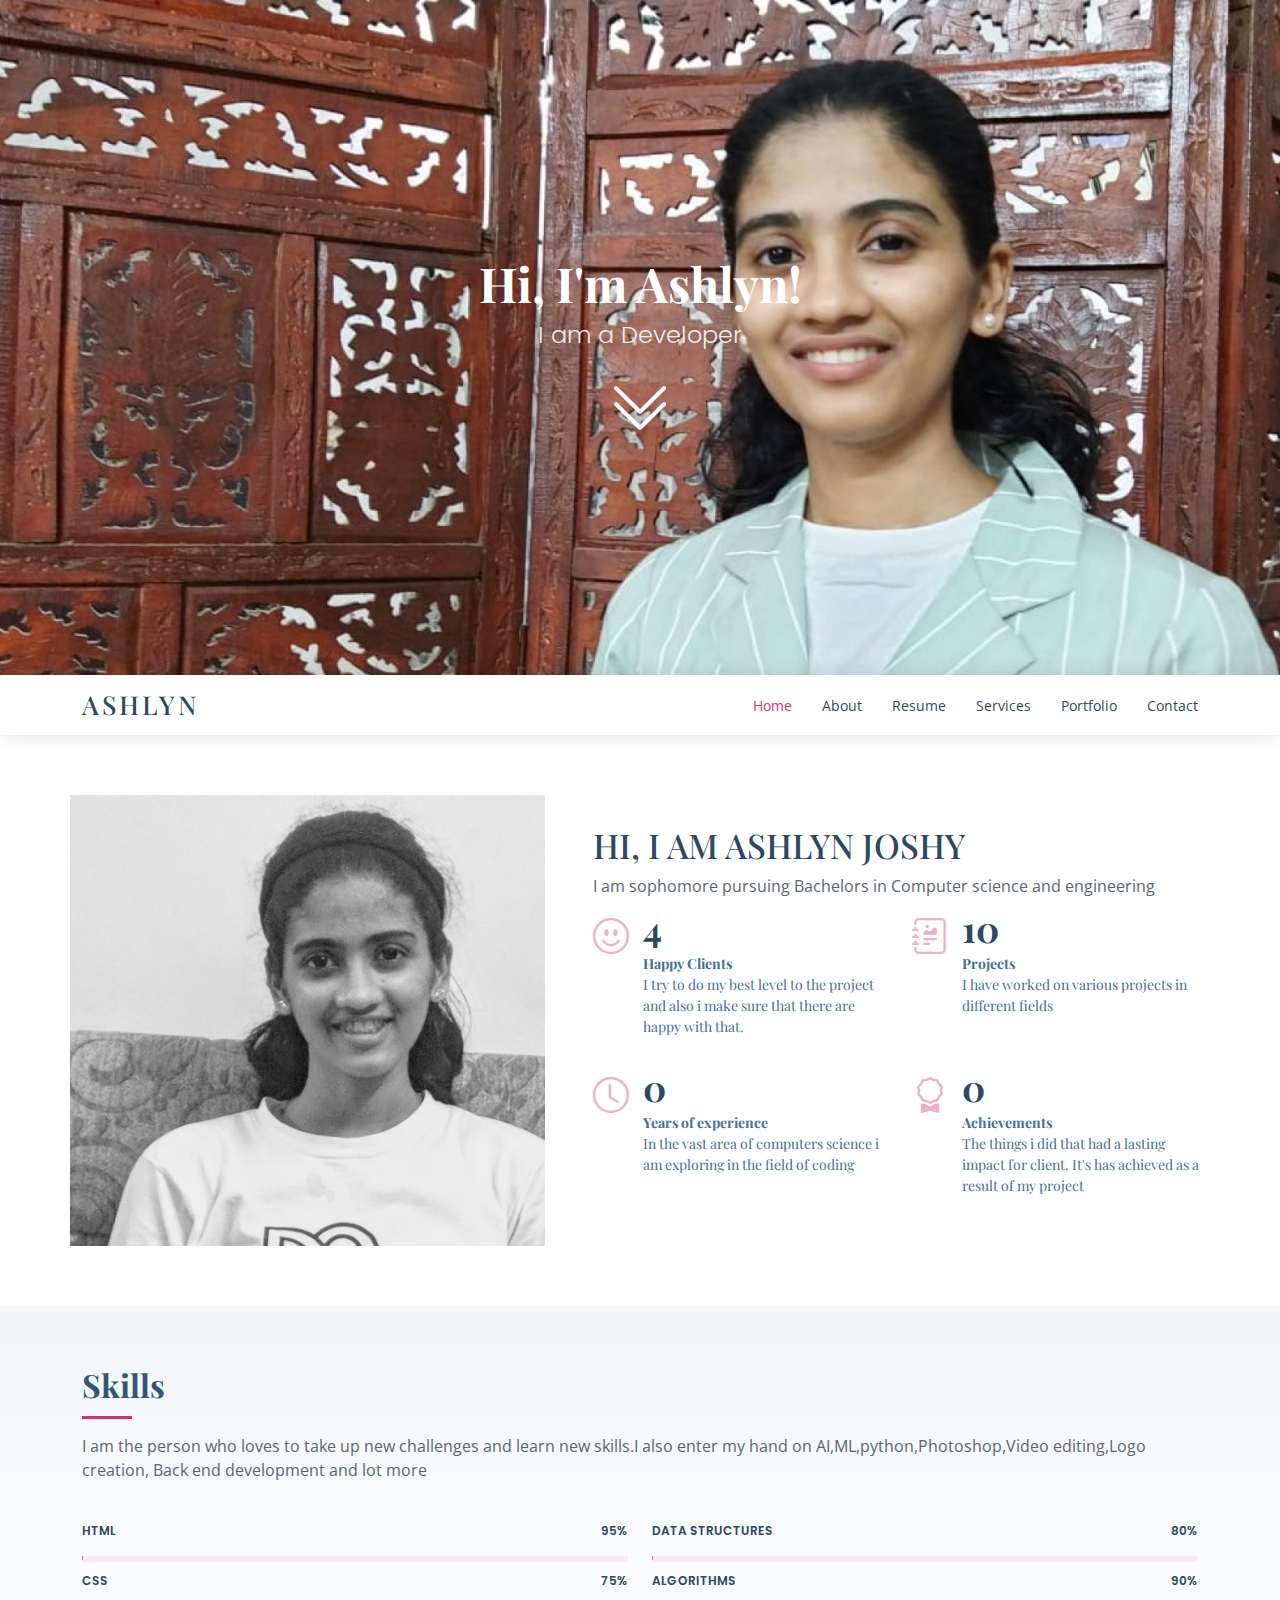
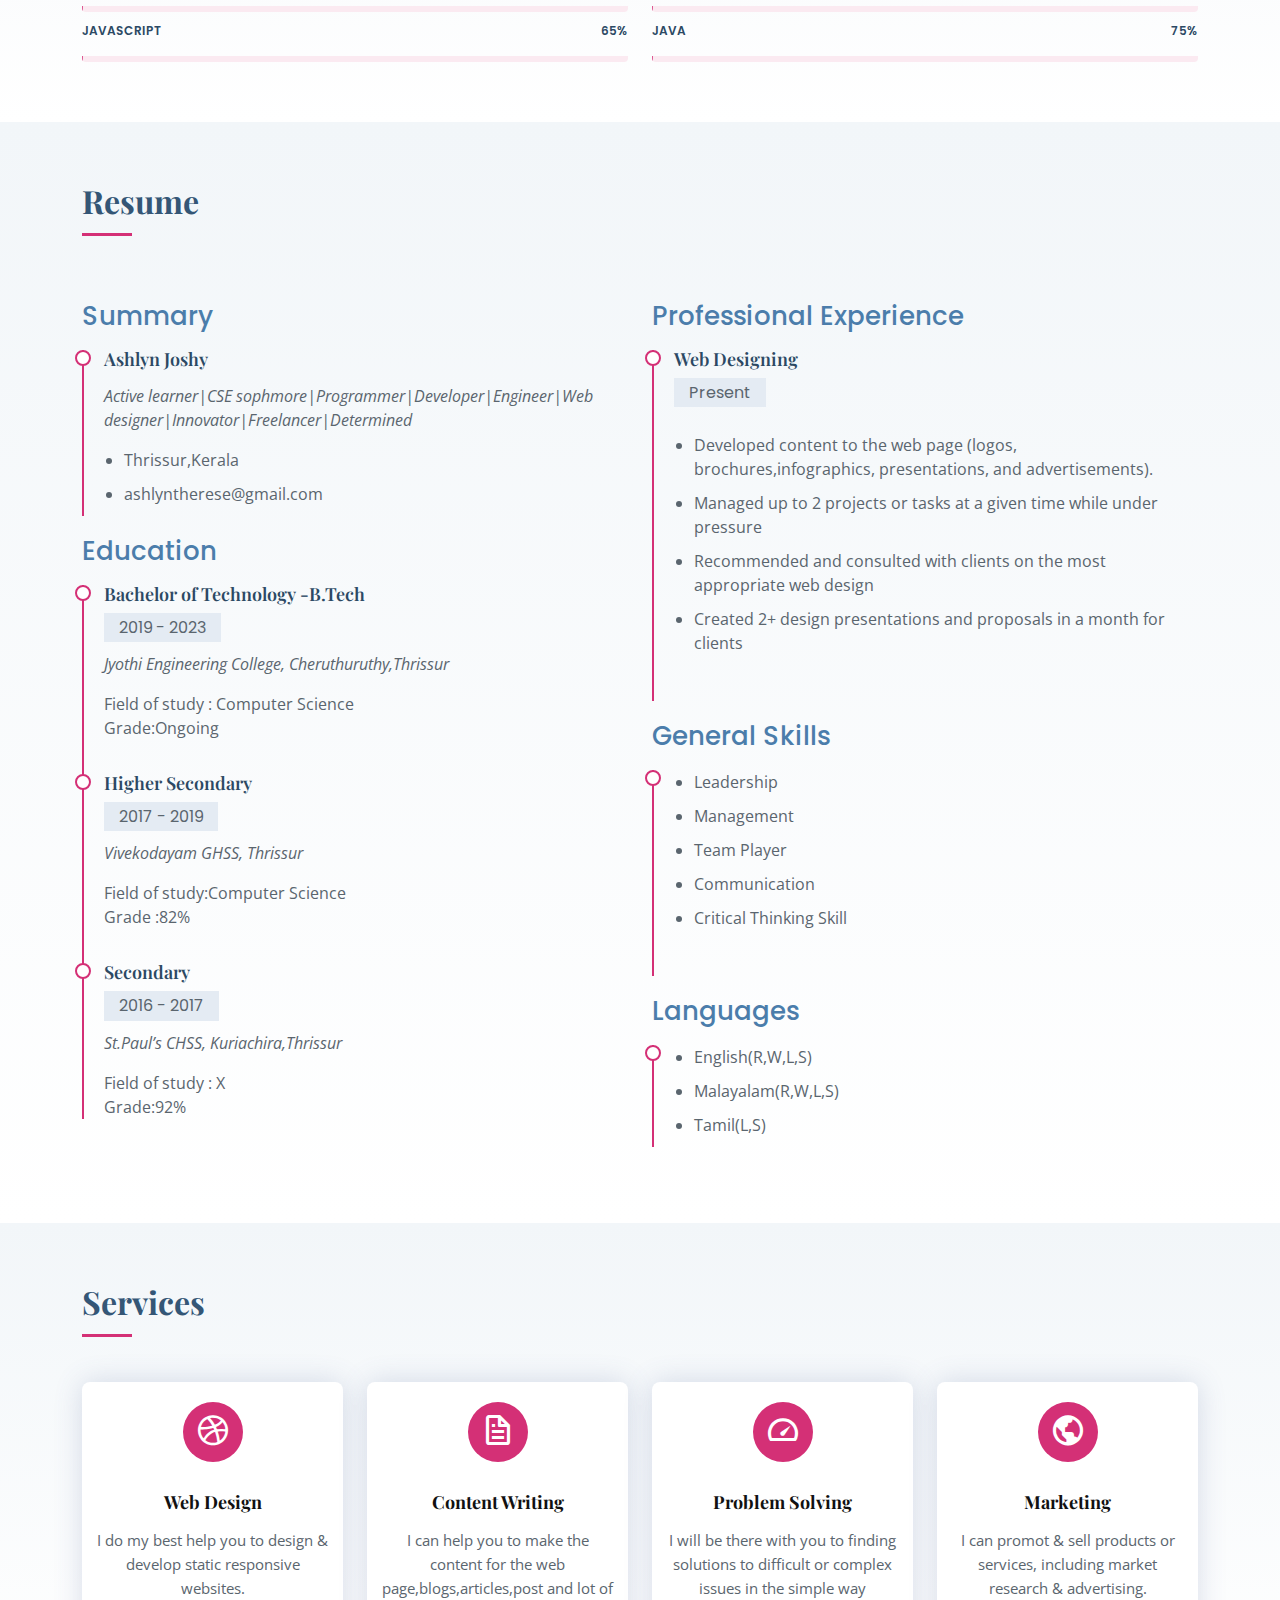
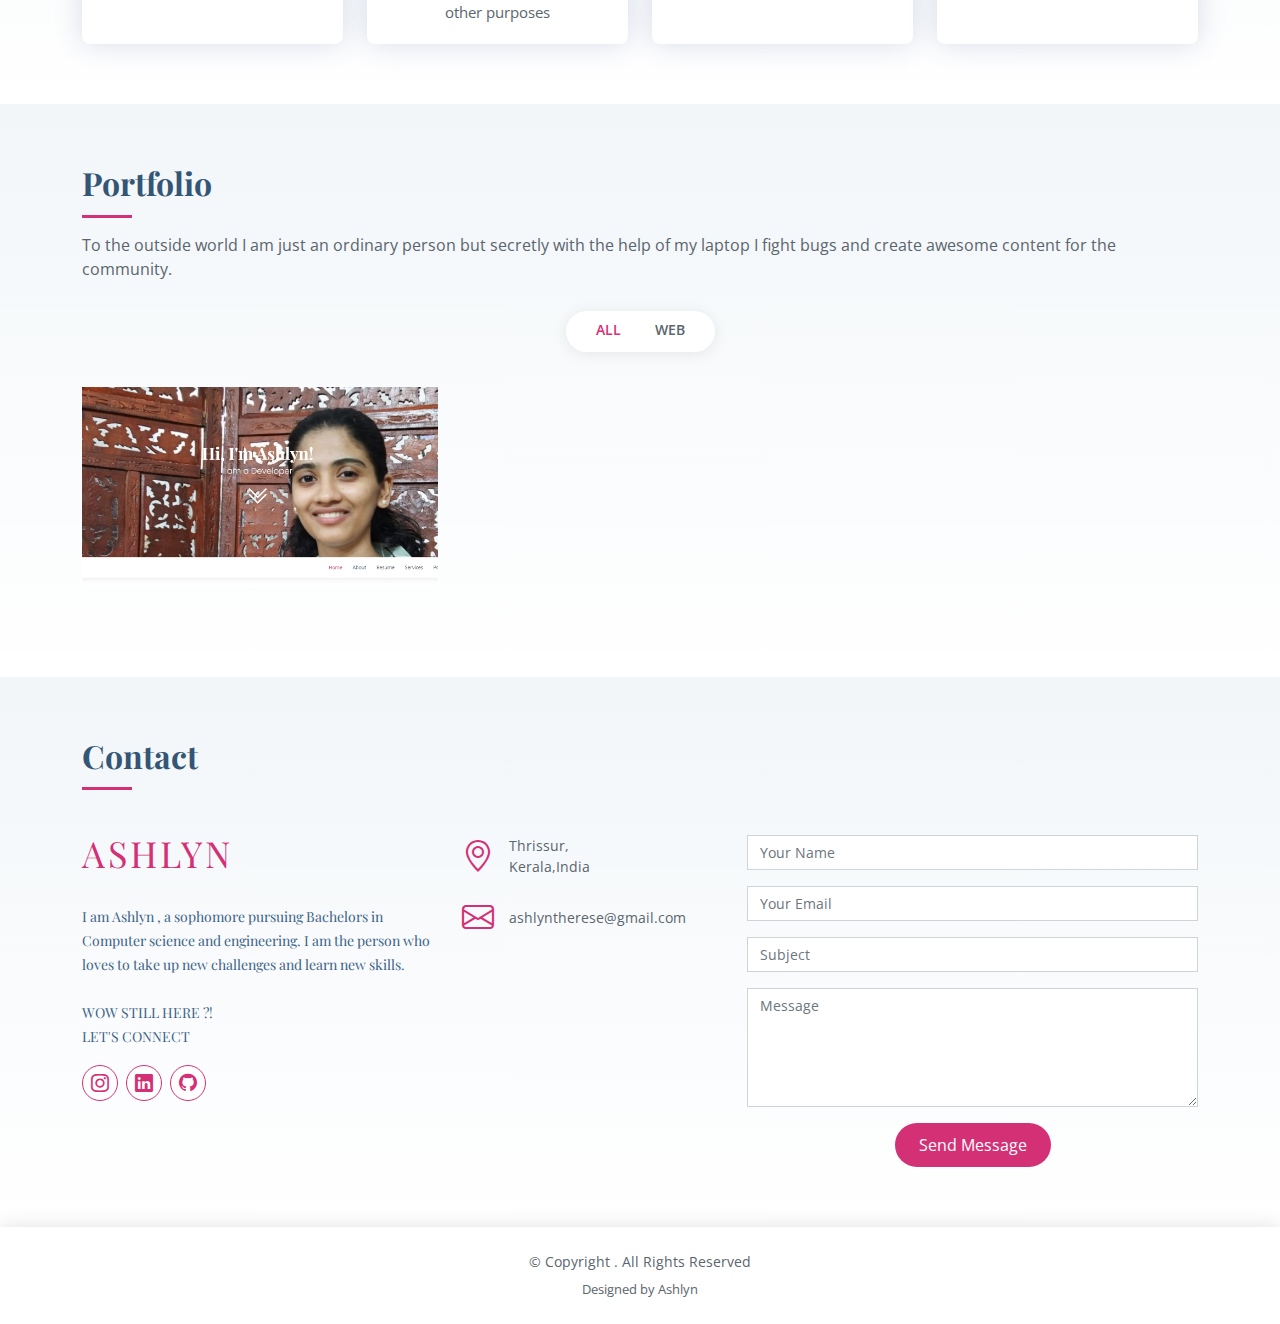
==== index.html @ 7b11ef78 "Update index.html" ====
<!DOCTYPE html>
<html lang="en">

<head>
  <meta charset="utf-8">
  <meta content="width=device-width, initial-scale=1.0" name="viewport">

  <title>Ashlyn Joshy</title>
  <meta content="" name="description">
  <meta content="" name="keywords">

  <!-- Favicons -->
  <link href="assets/img/my-pic-ashlyn.jpg" rel="icon">
  <link href="assets/img/my-pic-ashlyn.jpg" rel="apple-touch-icon">

  <!-- Google Fonts -->
  <link href="https://fonts.googleapis.com/css?family=Open+Sans:300,300i,400,400i,600,600i,700,700i|Poppins:300,300i,400,400i,500,500i,600,600i,700,700i|Playfair+Display:400,400i,500,500i,600,600i,700,700i&subset=cyrillic" rel="stylesheet">

  <!-- Vendor CSS Files -->
  <link href="assets/vendor/bootstrap/css/bootstrap.min.css" rel="stylesheet">
  <link href="assets/vendor/bootstrap-icons/bootstrap-icons.css" rel="stylesheet">
  <link href="assets/vendor/boxicons/css/boxicons.min.css" rel="stylesheet">
  <link href="assets/vendor/glightbox/css/glightbox.min.css" rel="stylesheet">
  <link href="assets/vendor/swiper/swiper-bundle.min.css" rel="stylesheet">

  <!-- Template Main CSS File -->
  <link href="assets/css/style.css" rel="stylesheet">

  <!-- =======================================================
  * Template Name: Lonely - v4.3.0
  * Template URL: https://bootstrapmade.com/free-html-bootstrap-template-lonely/
  * Author: BootstrapMade.com
  * License: https://bootstrapmade.com/license/
  ======================================================== -->
</head>

<body>

  <!-- ======= Hero Section ======= -->
  <section id="hero" class="d-flex flex-column align-items-center justify-content-center">
    <h1>Hi, I'm Ashlyn!</h1>
    <h2>I am a Developer</h2>
    <a href="#about" class="btn-get-started scrollto"><i class="bi bi-chevron-double-down"></i></a>
  </section><!-- End Hero -->

  <!-- ======= Header ======= -->
  <header id="header" class="d-flex align-items-center">
    <div class="container d-flex align-items-center justify-content-between">

      <div class="logo">
        <h1><a href="index.html">ASHLYN</a></h1>
        <!-- Uncomment below if you prefer to use an image logo -->
        <!-- <a href="index.html"><img src="assets/img/logo.png" alt="" class="img-fluid"></a>-->
      </div>

      <nav id="navbar" class="navbar">
        <ul>
          <li><a class="nav-link scrollto active" href="#hero">Home</a></li>
          <li><a class="nav-link scrollto" href="#about">About</a></li>
          <li><a class="nav-link scrollto" href="#resume">Resume</a></li>
          <li><a class="nav-link scrollto" href="#services">Services</a></li>
          <li><a class="nav-link scrollto" href="#portfolio">Portfolio</a></li>
          <li><a class="nav-link scrollto" href="#contact">Contact</a></li>
        </ul>
        <i class="bi bi-list mobile-nav-toggle"></i>
      </nav><!-- .navbar -->

    </div>
  </header><!-- End Header -->

  <main id="main">

    <!-- ======= About Section ======= -->
    <section id="about" class="about">
      <div class="container">

        <div class="row no-gutters">
          <div class="image col-xl-5 d-flex align-items-stretch justify-content-center justify-content-lg-start"></div>
          <div class="col-xl-7 ps-0 ps-lg-5 pe-lg-1 d-flex align-items-stretch">
            <div class="content d-flex flex-column justify-content-center">
              <h3>HI, I AM ASHLYN JOSHY</h3>
              <p>I am sophomore pursuing Bachelors in Computer science and engineering</p>
              <div class="row">
                <div class="col-md-6 d-md-flex align-items-md-stretch">
                  <div class="count-box">
                    <i class="bi bi-emoji-smile"></i>
                    <span data-purecounter-start="0" data-purecounter-end="4" data-purecounter-duration="1" class="purecounter"></span>
                    <p><strong>Happy Clients</strong><br>I try to do my best level to the project and also i make sure that there are happy with that.</p>
                  </div>
                </div>

                <div class="col-md-6 d-md-flex align-items-md-stretch">
                  <div class="count-box">
                    <i class="bi bi-journal-richtext"></i>
                    <span data-purecounter-start="0" data-purecounter-end="10" data-purecounter-duration="1" class="purecounter"></span>
                    <p><strong>Projects</strong><br>I have worked on various projects in different fields </p>
                  </div>
                </div>

                <div class="col-md-6 d-md-flex align-items-md-stretch">
                  <div class="count-box">
                    <i class="bi bi-clock"></i>
                    <span data-purecounter-start="0" data-purecounter-end="2" data-purecounter-duration="1" class="purecounter"></span>
                    <p><strong>Years of experience</strong><br>In the vast area of computers science i am exploring in the field of coding</p>
                  </div>
                </div>

                <div class="col-md-6 d-md-flex align-items-md-stretch">
                  <div class="count-box">
                    <i class="bi bi-award"></i>
                    <span data-purecounter-start="0" data-purecounter-end="1" data-purecounter-duration="1" class="purecounter"></span>
                    <p><strong>Achievements</strong><br>The things i did that had a lasting impact for client. It's has achieved as a result of my project</p>
                  </div>
                </div>
              </div>
            </div><!-- End .content-->
          </div>
        </div>

      </div>
    </section><!-- End About Section -->

    <!-- ======= Skills Section ======= -->
    <section id="skills" class="skills section-bg">
      <div class="container">

        <div class="section-title">
          <h2>Skills</h2>
          <p>I am the person who loves to take up new challenges and learn new skills.I also enter my hand on AI,ML,python,Photoshop,Video editing,Logo creation, Back end development and lot more</p>
        </div>

        <div class="row skills-content">

          <div class="col-lg-6">

            <div class="progress">
              <span class="skill">HTML <i class="val">95%</i></span>
              <div class="progress-bar-wrap">
                <div class="progress-bar" role="progressbar" aria-valuenow="950" aria-valuemin="0" aria-valuemax="100"></div>
              </div>
            </div>

            <div class="progress">
              <span class="skill">CSS <i class="val">75%</i></span>
              <div class="progress-bar-wrap">
                <div class="progress-bar" role="progressbar" aria-valuenow="75" aria-valuemin="0" aria-valuemax="100"></div>
              </div>
            </div>

            <div class="progress">
              <span class="skill">JavaScript <i class="val">65%</i></span>
              <div class="progress-bar-wrap">
                <div class="progress-bar" role="progressbar" aria-valuenow="65" aria-valuemin="0" aria-valuemax="100"></div>
              </div>
            </div>

          </div>

          <div class="col-lg-6">

            <div class="progress">
              <span class="skill">Data Structures<i class="val">80%</i></span>
              <div class="progress-bar-wrap">
                <div class="progress-bar" role="progressbar" aria-valuenow="80" aria-valuemin="0" aria-valuemax="100"></div>
              </div>
            </div>

            <div class="progress">
              <span class="skill">Algorithms<i class="val">90%</i></span>
              <div class="progress-bar-wrap">
                <div class="progress-bar" role="progressbar" aria-valuenow="90" aria-valuemin="0" aria-valuemax="100"></div>
              </div>
            </div>

            <div class="progress">
              <span class="skill">Java<i class="val">75%</i></span>
              <div class="progress-bar-wrap">
                <div class="progress-bar" role="progressbar" aria-valuenow="75" aria-valuemin="0" aria-valuemax="100"></div>
              </div>
            </div>

          </div>

        </div>

      </div>
    </section><!-- End Skills Section -->

    <!-- ======= Resume Section ======= -->
    <section id="resume" class="resume section-bg">
      <div class="container">

        <div class="section-title">
          <h2>Resume</h2>
          
        </div>
      
        <div class="row">
          <div class="col-lg-6">
            <h3 class="resume-title">Summary</h3>
            <div class="resume-item pb-0">
              <h4>Ashlyn Joshy</h4>
              <p><em></em></p>
              <p><em>Active learner|CSE sophmore|Programmer|Developer|Engineer|Web designer|Innovator|Freelancer|Determined</em></p>
              <p>
                <ul>
                  <li>Thrissur,Kerala</li>
                  
                  <li>ashlyntherese@gmail.com</li>
                </ul>
              </p>
            </div>

            <h3 class="resume-title">Education</h3>
            <div class="resume-item">
              <h4>Bachelor of Technology -B.Tech</h4>
              <h5>2019 - 2023</h5>
              <p><em>Jyothi Engineering College, Cheruthuruthy,Thrissur</em></p>
              <p>Field of study : Computer Science<br>Grade:Ongoing</p>
            </div>
            <div class="resume-item">
              <h4>Higher Secondary</h4>
              <h5>2017 - 2019</h5>
              <p><em>Vivekodayam GHSS, Thrissur</em></p>
              <p>Field of study:Computer Science<br>Grade :82%</p>
            </div>
            <div class="resume-item">
              <h4>Secondary</h4>
              <h5>2016 - 2017</h5>
              <p><em>St.Paul’s CHSS, Kuriachira,Thrissur</em></p>
              <p>Field of study : X<br>Grade:92%</p>
            </div>
          </div>
          
          <div class="col-lg-6">
            <h3 class="resume-title">Professional Experience</h3>
            <div class="resume-item">
              <h4>Web Designing</h4>
              <h5>Present</h5>
              <p><em></em></p>
              <p>
              <ul>
                <li>Developed content to the web page (logos, brochures,infographics, presentations, and advertisements).</li>
                <li>Managed up to 2 projects or tasks at a given time while under pressure</li>
                <li>Recommended and consulted with clients on the most appropriate web design</li>
                <li>Created 2+ design presentations and proposals in a month for clients</li>
              </ul>
              </p>
            </div>
            <h3 class="resume-title">General Skills</h3>
            <div class="resume-item">
              <p>
              <ul>
                <li>Leadership </li>
                <li>Management </li>
                <li>Team Player</li>
                <li>Communication </li>
                <li>Critical Thinking Skill</li>
              </ul>
              </p>
            </div>
            <h3 class="resume-title">Languages</h3>
            <div class="resume-item">
              <p>
              <ul>
                <li>English(R,W,L,S)</li>
                <li>Malayalam(R,W,L,S)</li>
                <li>Tamil(L,S)</li>
              </ul>
              </p>
            </div>
          </div>
        


        </div>

      </div>
    </section><!-- End Resume Section -->

    <!-- ======= Services Section ======= -->
    <section id="services" class="services section-bg">
      <div class="container">

        <div class="section-title">
          <h2>Services</h2>
         
        </div>

        <div class="row">
          <div class="col-md-6 col-lg-3 d-flex align-items-stretch mb-5 mb-lg-0">
            <div class="icon-box">
              <div class="icon"><i class="bx bxl-dribbble"></i></div>
              <h4 class="title"><a href="">Web Design</a></h4>
              <p class="description">I do my best help you to design & develop static responsive websites.</p>
            </div>
          </div>

          <div class="col-md-6 col-lg-3 d-flex align-items-stretch mb-5 mb-lg-0">
            <div class="icon-box">
              <div class="icon"><i class="bx bx-file"></i></div>
              <h4 class="title"><a href="">Content Writing</a></h4>
              <p class="description">I can help you to make the content for the web page,blogs,articles,post and lot of other purposes </p>
            </div>
          </div>

          <div class="col-md-6 col-lg-3 d-flex align-items-stretch mb-5 mb-lg-0">
            <div class="icon-box">
              <div class="icon"><i class="bx bx-tachometer"></i></div>
              <h4 class="title"><a href="">Problem Solving</a></h4>
              <p class="description">I will be there with you to finding solutions to difficult or complex issues in the simple way </p>
            </div>
          </div>
          <div class="col-md-6 col-lg-3 d-flex align-items-stretch mb-5 mb-lg-0">
            <div class="icon-box">
              <div class="icon"><i class="bx bx-world"></i></div>
              <h4 class="title"><a href="">Marketing</a></h4>
              <p class="description">I can promot & sell products or services, including market research & advertising.</p>
            </div>
          </div>

        </div>

      </div>
    </section><!-- End Services Section -->

    <!-- ======= Portfolio Section ======= -->
    <section id="portfolio" class="portfolio section-bg">
      <div class="container">

        <div class="section-title">
          <h2>Portfolio</h2>
          <p>To the outside world I am just an ordinary person but secretly with the help of my laptop I fight bugs and create awesome content for the community.</p>
        </div>

        <div class="row">
          <div class="col-lg-12 d-flex justify-content-center">
            <ul id="portfolio-flters">
              <li data-filter="*" class="filter-active">All</li>
              
              <li data-filter=".filter-web">Web</li>
            </ul>
          </div>
        </div>

        <div class="row portfolio-container">

          

          <div class="col-lg-4 col-md-6 portfolio-item filter-web">
            <div class="portfolio-wrap">
              <img src="assets/img/portfolio/Screenshot (36).png" class="img-fluid" alt="">
              <div class="portfolio-info">
                <h4>Web 1</h4>
                <p>Web</p>
              </div>
              <div class="portfolio-links">
                <a href="assets/img/portfolio/Screenshot (36).png" data-gallery="portfolioGallery" class="portfolio-lightbox" title="Web 1"><i class="bx bx-plus"></i></a>
                <a href="portfolio-details-web1.html" title="More Details"><i class="bx bx-link"></i></a>
              </div>
            </div>
          </div>
          
          

        </div>

      </div>
    </section><!-- End Portfolio Section -->


    <!-- ======= Contact Section ======= -->
    <section id="contact" class="contact section-bg">
      <div class="container">

        <div class="section-title">
          <h2>Contact</h2>
          <p></p>
        </div>

        <div class="row">

          <div class="col-lg-4 col-md-4">
            <div class="contact-about">
              <h3>ASHLYN</h3>
              <p><br>I am Ashlyn , a sophomore pursuing Bachelors in Computer science and engineering. I am the person who loves to take up new challenges and learn new skills.<br>
                <br>WOW STILL HERE ?!<br>
                LET'S CONNECT</p>
              <div class="social-links">
              <!-- <a href="#" class="twitter"><i class="bi bi-twitter"></i></a>
                <a href="#" class="facebook"><i class="bi bi-facebook"></i></a>
              -->   
                <a href="https://www.instagram.com/there_se02/" class="instagram"><i class="bi bi-instagram"></i></a>
                <a href="https://www.linkedin.com/in/ashlyn-joshy-2a2296199/" class="linkedin"><i class="bi bi-linkedin"></i></a>
                <a href="https://github.com/Ashlyn-Joshy" class="github"><i class="bi bi-github"></i></a>
              </div>
            </div>
          </div>

          <div class="col-lg-3 col-md-4">
            <div class="info">
              <div class="d-flex align-items-center">
                <i class="bi bi-geo-alt"></i>
                <p>Thrissur,<br>Kerala,India</p>
              </div>

              <div class="d-flex align-items-center mt-4">
                <i class="bi bi-envelope"></i>
                <p>ashlyntherese@gmail.com</p>
              </div>
            <!-- 
              <div class="d-flex align-items-center mt-4">
                <i class="bi bi-phone"></i>
                <p>+1 5589 55488 55s</p>
              </div>
            -->   
            </div>
          </div>

          <div class="col-lg-5 col-md-8">
            <form action="forms/contact.php" method="post" role="form" class="php-email-form">
              <div class="form-group">
                <input type="text" name="name" class="form-control" id="name" placeholder="Your Name" required>
              </div>
              <div class="form-group mt-3">
                <input type="email" class="form-control" name="email" id="email" placeholder="Your Email" required>
              </div>
              <div class="form-group mt-3">
                <input type="text" class="form-control" name="subject" id="subject" placeholder="Subject" required>
              </div>
              <div class="form-group mt-3">
                <textarea class="form-control" name="message" rows="5" placeholder="Message" required></textarea>
              </div>
              <div class="my-3">
                <div class="loading">Loading</div>
                <div class="error-message"></div>
                <div class="sent-message">Your message has been sent. Thank you!</div>
              </div>
              <div class="text-center"><button type="submit">Send Message</button></div>
            </form>
          </div>

        </div>

      </div>
    </section><!-- End Contact Section -->

  </main><!-- End #main -->

  <!-- ======= Footer ======= -->
  <footer id="footer">
    <div class="container">
      <div class="copyright">
        &copy; Copyright <strong><span></span></strong>. All Rights Reserved
      </div>
      <div class="credits">
        Designed by Ashlyn</a>
      </div>
    </div>
  </footer><!-- End  Footer -->

  <a href="#" class="back-to-top d-flex align-items-center justify-content-center"><i class="bi bi-arrow-up-short"></i></a>

  <!-- Vendor JS Files -->
  <script src="assets/vendor/bootstrap/js/bootstrap.bundle.min.js"></script>
  <script src="assets/vendor/glightbox/js/glightbox.min.js"></script>
  <script src="assets/vendor/isotope-layout/isotope.pkgd.min.js"></script>
  <script src="assets/vendor/php-email-form/validate.js"></script>
  <script src="assets/vendor/purecounter/purecounter.js"></script>
  <script src="assets/vendor/swiper/swiper-bundle.min.js"></script>
  <script src="assets/vendor/waypoints/noframework.waypoints.js"></script>

  <!-- Template Main JS File -->
  <script src="assets/js/main.js"></script>

</body>

</html>
---- assets/css/style.css ----
/**
* Template Name: Lonely - v4.3.0
* Template URL: https://bootstrapmade.com/free-html-bootstrap-template-lonely/
* Author: BootstrapMade.com
* License: https://bootstrapmade.com/license/
*/

/*--------------------------------------------------------------
# General
--------------------------------------------------------------*/
body {
  font-family: "Open Sans", sans-serif;
  color: #5a656e;
}

a {
  color: #d43076;
  text-decoration: none;
}

a:hover {
  color: #dd5a92;
  text-decoration: none;
}

h1, h2, h3, h4, h5, h6 {
  font-family: "Playfair Display", serif;
}

/*--------------------------------------------------------------
# Back to top button
--------------------------------------------------------------*/
.back-to-top {
  position: fixed;
  visibility: hidden;
  opacity: 0;
  right: 15px;
  bottom: 15px;
  z-index: 9999;
  background: #d43076;
  width: 40px;
  height: 40px;
  border-radius: 50px;
  transition: all 0.4s;
}

.back-to-top i {
  font-size: 24px;
  color: #fff;
  line-height: 0;
}

.back-to-top:hover {
  background: #db528c;
  color: #fff;
}

.back-to-top.active {
  visibility: visible;
  opacity: 1;
}

/*--------------------------------------------------------------
# Header
--------------------------------------------------------------*/
#header {
  transition: all 0.5s;
  z-index: 997;
  transition: all 0.5s;
  height: 60px;
  background: #fff;
  box-shadow: 0px 0px 20px 0px rgba(0, 0, 0, 0.12);
}

#header .logo h1 {
  font-size: 26px;
  margin: 0;
  padding: 6px 0;
  line-height: 1;
  font-weight: 500;
  letter-spacing: 3px;
  text-transform: uppercase;
}

#header .logo h1 a, #header .logo h1 a:hover {
  color: #2c4964;
  text-decoration: none;
}

#header .logo img {
  padding: 0;
  margin: 0;
  max-height: 40px;
}

.scrolled-offset {
  margin-top: 60px;
}

/*--------------------------------------------------------------
# Navigation Menu
--------------------------------------------------------------*/
/**
* Desktop Navigation 
*/
.navbar {
  padding: 0;
}

.navbar ul {
  margin: 0;
  padding: 0;
  display: flex;
  list-style: none;
  align-items: center;
}

.navbar li {
  position: relative;
}

.navbar a, .navbar a:focus {
  display: flex;
  align-items: center;
  justify-content: space-between;
  padding: 10px 0 10px 30px;
  font-size: 14px;
  color: #2c4964;
  white-space: nowrap;
  transition: 0.3s;
}

.navbar a i, .navbar a:focus i {
  font-size: 12px;
  line-height: 0;
  margin-left: 5px;
}

.navbar a:hover, .navbar .active, .navbar .active:focus, .navbar li:hover > a {
  color: #d43076;
}

.navbar .dropdown ul {
  display: block;
  position: absolute;
  left: 14px;
  top: 100%;
  margin: 0;
  padding: 10px 0;
  z-index: 99;
  opacity: 0;
  visibility: hidden;
  background: #fff;
  box-shadow: 0px 0px 30px rgba(127, 137, 161, 0.25);
  transition: 0.3s;
  border-radius: 4px;
}

.navbar .dropdown ul li {
  min-width: 200px;
}

.navbar .dropdown ul a {
  padding: 10px 20px;
  text-transform: none;
}

.navbar .dropdown ul a i {
  font-size: 12px;
}

.navbar .dropdown ul a:hover, .navbar .dropdown ul .active:hover, .navbar .dropdown ul li:hover > a {
  color: #d43076;
}

.navbar .dropdown:hover > ul {
  opacity: 1;
  visibility: visible;
}

.navbar .dropdown .dropdown ul {
  top: 0;
  left: calc(100% - 30px);
  visibility: hidden;
}

.navbar .dropdown .dropdown:hover > ul {
  opacity: 1;
  top: 0;
  left: 100%;
  visibility: visible;
}

@media (max-width: 1366px) {
  .navbar .dropdown .dropdown ul {
    left: -90%;
  }
  .navbar .dropdown .dropdown:hover > ul {
    left: -100%;
  }
}

/**
* Mobile Navigation 
*/
.mobile-nav-toggle {
  color: #2c4964;
  font-size: 28px;
  cursor: pointer;
  display: none;
  line-height: 0;
  transition: 0.5s;
}

.mobile-nav-toggle.bi-x {
  color: #fff;
}

@media (max-width: 991px) {
  .mobile-nav-toggle {
    display: block;
  }
  .navbar ul {
    display: none;
  }
}

.navbar-mobile {
  position: fixed;
  overflow: hidden;
  top: 0;
  right: 0;
  left: 0;
  bottom: 0;
  background: rgba(13, 21, 29, 0.6);
  transition: 0.3s;
  z-index: 998;
}

.navbar-mobile .mobile-nav-toggle {
  position: absolute;
  top: 15px;
  right: 15px;
}

.navbar-mobile ul {
  display: block;
  position: absolute;
  top: 55px;
  right: 15px;
  bottom: 15px;
  left: 15px;
  padding: 10px 0;
  border-radius: 10px;
  background-color: #fff;
  overflow-y: auto;
  transition: 0.3s;
}

.navbar-mobile a {
  padding: 10px 20px;
  font-size: 15px;
  color: #2c4964;
}

.navbar-mobile a:hover, .navbar-mobile .active, .navbar-mobile li:hover > a {
  color: #d43076;
}

.navbar-mobile .getstarted {
  margin: 15px;
}

.navbar-mobile .dropdown ul {
  position: static;
  display: none;
  margin: 10px 20px;
  padding: 10px 0;
  z-index: 99;
  opacity: 1;
  visibility: visible;
  background: #fff;
  box-shadow: 0px 0px 30px rgba(127, 137, 161, 0.25);
}

.navbar-mobile .dropdown ul li {
  min-width: 200px;
}

.navbar-mobile .dropdown ul a {
  padding: 10px 20px;
}

.navbar-mobile .dropdown ul a i {
  font-size: 12px;
}

.navbar-mobile .dropdown ul a:hover, .navbar-mobile .dropdown ul .active:hover, .navbar-mobile .dropdown ul li:hover > a {
  color: #d43076;
}

.navbar-mobile .dropdown > .dropdown-active {
  display: block;
}

/*--------------------------------------------------------------
# Hero Section
--------------------------------------------------------------*/
#hero {
  width: 100%;
  height: 75vh;
  background: url("../img/resize-hero-ashlyn.jpg") top center;
  background-size: cover;
  padding: 0 15px;
}

#hero h1 {
  margin: 0 0 10px 0;
  font-size: 48px;
  font-weight: 700;
  line-height: 56px;
  color: #fff;
}

#hero h2 {
  color: #eee;
  margin-bottom: 10px;
  font-size: 24px;
  font-weight: 300;
  font-family: "Poppins", sans-serif;
}

#hero .btn-get-started {
  font-size: 64px;
  transition: 0.5s;
  color: #fff;
  height: 60px;
}

#hero .btn-get-started:hover {
  padding-top: 10px;
  color: #d43076;
}

@media (min-width: 1024px) {
  #hero {
    background-attachment: fixed;
  }
}

@media (max-width: 768px) {
  #hero h1 {
    font-size: 28px;
    line-height: 36px;
  }
  #hero h2 {
    font-size: 18px;
    line-height: 24px;
    margin-bottom: 30px;
  }
}

/*--------------------------------------------------------------
# Sections General
--------------------------------------------------------------*/
section {
  padding: 60px 0;
}

.section-bg {
  background: linear-gradient(180deg, #f2f6f9 0%, #fff 100%);
}

.section-title {
  padding-bottom: 30px;
}

.section-title h2 {
  font-size: 32px;
  font-weight: bold;
  margin-bottom: 15px;
  padding-bottom: 15px;
  position: relative;
  color: #345676;
}

.section-title h2::after {
  content: '';
  position: absolute;
  display: block;
  width: 50px;
  height: 3px;
  background: #d43076;
  bottom: 0;
  left: 0;
}

.section-title p {
  margin-bottom: 0;
}

/*--------------------------------------------------------------
# Breadcrumbs
--------------------------------------------------------------*/
.breadcrumbs {
  padding: 15px 0;
  background-color: #fcf2f7;
  min-height: 40px;
}

.breadcrumbs h2 {
  font-size: 24px;
  font-weight: 300;
}

.breadcrumbs ol {
  display: flex;
  flex-wrap: wrap;
  list-style: none;
  padding: 0;
  margin: 0;
  font-size: 14px;
}

.breadcrumbs ol li + li {
  padding-left: 10px;
}

.breadcrumbs ol li + li::before {
  display: inline-block;
  padding-right: 10px;
  color: #6c757d;
  content: "/";
}

@media (max-width: 768px) {
  .breadcrumbs .d-flex {
    display: block !important;
  }
  .breadcrumbs ol {
    display: block;
  }
  .breadcrumbs ol li {
    display: inline-block;
  }
}

/*--------------------------------------------------------------
# About
--------------------------------------------------------------*/
.about .content {
  padding: 30px 0;
}

.about .content h3 {
  font-weight: 500;
  font-size: 34px;
  color: #2c4964;
}

.about .content p {
  margin-bottom: 0;
}

.about .content .count-box {
  padding: 20px 0;
  width: 100%;
}

.about .content .count-box i {
  display: block;
  font-size: 36px;
  color: #eeafca;
  float: left;
  line-height: 0;
}

.about .content .count-box span {
  font-size: 36px;
  line-height: 20px;
  display: block;
  font-weight: 700;
  color: #2c4964;
  margin-left: 50px;
  font-family: "Playfair Display", serif;
}

.about .content .count-box p {
  padding: 15px 0 0 0;
  margin: 0 0 0 50px;
  font-family: "Playfair Display", serif;
  font-size: 14px;
  color: #437099;
}

.about .content .count-box a {
  font-weight: 600;
  display: block;
  margin-top: 20px;
  color: #437099;
  font-size: 15px;
  font-family: "Poppins", sans-serif;
  transition: ease-in-out 0.3s;
}

.about .content .count-box a:hover {
  color: #6b96be;
}

.about .image {
  background: url("../img/ashlyn.jpg") center center no-repeat;
  background-size: cover;
  min-height: 400px;
}

@media (max-width: 991px) {
  .about .image {
    text-align: center;
  }
  .about .image img {
    max-width: 80%;
  }
}

@media (max-width: 667px) {
  .about .image img {
    max-width: 100%;
  }
}

/*--------------------------------------------------------------
# Skills
--------------------------------------------------------------*/
.skills .progress {
  height: 50px;
  display: block;
  background: none;
}

.skills .progress .skill {
  padding: 10px 0;
  margin: 0 0 6px 0;
  text-transform: uppercase;
  display: block;
  font-weight: 600;
  font-family: "Poppins", sans-serif;
  color: #2c4964;
}

.skills .progress .skill .val {
  float: right;
  font-style: normal;
}

.skills .progress-bar-wrap {
  background: #fbeaf1;
}

.skills .progress-bar {
  width: 1px;
  height: 10px;
  transition: .9s;
  background-color: #dd5a92;
}

/*--------------------------------------------------------------
# Resume
--------------------------------------------------------------*/
.resume .resume-title {
  font-size: 26px;
  font-weight: 500;
  margin-top: 20px;
  margin-bottom: 20px;
  color: #4b7dab;
  font-family: "Poppins", sans-serif;
}

.resume .resume-item {
  padding: 0 0 20px 20px;
  margin-top: -2px;
  border-left: 2px solid #d43076;
  position: relative;
}

.resume .resume-item h4 {
  line-height: 18px;
  font-size: 18px;
  font-weight: 600;
  color: #2c4964;
  margin-bottom: 10px;
}

.resume .resume-item h5 {
  font-size: 16px;
  background: #e4ebf3;
  padding: 5px 15px;
  display: inline-block;
  font-weight: 400;
  margin-bottom: 10px;
  font-family: "Poppins", sans-serif;
}

.resume .resume-item ul {
  padding-left: 20px;
}

.resume .resume-item ul li {
  padding-bottom: 10px;
}

.resume .resume-item:last-child {
  padding-bottom: 0;
}

.resume .resume-item::before {
  content: "";
  position: absolute;
  width: 16px;
  height: 16px;
  border-radius: 50px;
  left: -9px;
  top: 0;
  background: #fff;
  border: 2px solid #d43076;
}

/*--------------------------------------------------------------
# Services
--------------------------------------------------------------*/
.services .icon-box {
  padding: 20px 15px;
  position: relative;
  overflow: hidden;
  background: #fff;
  box-shadow: 0 0 29px 0 rgba(68, 88, 144, 0.2);
  transition: all 0.3s ease-in-out;
  border-radius: 8px;
  text-align: center;
  z-index: 1;
}

.services .icon-box::before {
  content: '';
  position: absolute;
  top: 0;
  left: 0;
  right: 0;
  height: 0;
  transition: ease-in-out 0.3s;
  z-index: -1;
}

.services .icon-box:hover::before {
  background: #d43076;
  height: 100%;
  border-radius: 0px;
}

.services .icon {
  margin: 0 auto 30px auto;
  padding-top: 10px;
  display: inline-block;
  text-align: center;
  border-radius: 50%;
  width: 60px;
  height: 60px;
  background: #d43076;
  transition: all 0.3s ease-in-out;
}

.services .icon i {
  font-size: 36px;
  line-height: 1;
  color: #fff;
}

.services .title {
  font-weight: 700;
  margin-bottom: 15px;
  font-size: 18px;
}

.services .title a {
  color: #111;
}

.services .description {
  font-size: 15px;
  line-height: 24px;
  margin-bottom: 0;
}

.services .icon-box:hover .title a, .services .icon-box:hover .description {
  color: #fff;
}

.services .icon-box:hover .icon {
  background: #fff;
}

.services .icon-box:hover .icon i {
  color: #d43076;
}

@media (max-width: 768px) {
  .services .icon-box::before {
    bottom: 60%;
  }
}

/*--------------------------------------------------------------
# Portfolio
--------------------------------------------------------------*/
.portfolio .portfolio-item {
  margin-bottom: 30px;
}

.portfolio #portfolio-flters {
  padding: 0;
  margin: 0 auto 35px auto;
  list-style: none;
  text-align: center;
  background: #fff;
  border-radius: 50px;
  padding: 2px 15px;
  box-shadow: 0px 2px 15px rgba(0, 0, 0, 0.08);
}

.portfolio #portfolio-flters li {
  cursor: pointer;
  display: inline-block;
  padding: 10px 15px 8px 15px;
  font-size: 14px;
  font-weight: 600;
  line-height: 1;
  text-transform: uppercase;
  color: #5a656e;
  margin-bottom: 5px;
  transition: all 0.3s ease-in-out;
}

.portfolio #portfolio-flters li:hover, .portfolio #portfolio-flters li.filter-active {
  color: #d43076;
}

.portfolio #portfolio-flters li:last-child {
  margin-right: 0;
}

.portfolio .portfolio-wrap {
  transition: 0.3s;
  position: relative;
  overflow: hidden;
  z-index: 1;
}

.portfolio .portfolio-wrap::before {
  content: "";
  background: rgba(44, 73, 100, 0.6);
  position: absolute;
  left: 30px;
  right: 30px;
  top: 30px;
  bottom: 30px;
  transition: all ease-in-out 0.3s;
  z-index: 2;
  opacity: 0;
}

.portfolio .portfolio-wrap .portfolio-info {
  opacity: 0;
  position: absolute;
  top: 10%;
  left: 0;
  right: 0;
  text-align: center;
  z-index: 3;
  transition: all ease-in-out 0.3s;
}

.portfolio .portfolio-wrap .portfolio-info h4 {
  font-size: 20px;
  color: #fff;
  font-weight: 600;
}

.portfolio .portfolio-wrap .portfolio-info p {
  color: #ffffff;
  font-size: 14px;
  text-transform: uppercase;
}

.portfolio .portfolio-wrap .portfolio-links {
  opacity: 0;
  left: 0;
  right: 0;
  bottom: 10%;
  text-align: center;
  z-index: 3;
  position: absolute;
  transition: all ease-in-out 0.3s;
}

.portfolio .portfolio-wrap .portfolio-links a {
  color: #fff;
  margin: 0 2px;
  font-size: 28px;
  display: inline-block;
  transition: 0.3s;
}

.portfolio .portfolio-wrap .portfolio-links a:hover {
  color: #e684ae;
}

.portfolio .portfolio-wrap:hover::before {
  top: 0;
  left: 0;
  right: 0;
  bottom: 0;
  opacity: 1;
}

.portfolio .portfolio-wrap:hover .portfolio-info {
  opacity: 1;
  top: calc(50% - 48px);
}

.portfolio .portfolio-wrap:hover .portfolio-links {
  opacity: 1;
  bottom: calc(50% - 50px);
}

/*--------------------------------------------------------------
# Portfolio Details
--------------------------------------------------------------*/
.portfolio-details {
  padding-top: 40px;
}

.portfolio-details .portfolio-details-slider img {
  width: 100%;
}

.portfolio-details .portfolio-details-slider .swiper-pagination {
  margin-top: 20px;
  position: relative;
}

.portfolio-details .portfolio-details-slider .swiper-pagination .swiper-pagination-bullet {
  width: 12px;
  height: 12px;
  background-color: #fff;
  opacity: 1;
  border: 1px solid #d43076;
}

.portfolio-details .portfolio-details-slider .swiper-pagination .swiper-pagination-bullet-active {
  background-color: #d43076;
}

.portfolio-details .portfolio-info {
  padding: 30px;
  box-shadow: 0px 0 30px rgba(44, 73, 100, 0.08);
}

.portfolio-details .portfolio-info h3 {
  font-size: 22px;
  font-weight: 700;
  margin-bottom: 20px;
  padding-bottom: 20px;
  border-bottom: 1px solid #eee;
}

.portfolio-details .portfolio-info ul {
  list-style: none;
  padding: 0;
  font-size: 15px;
}

.portfolio-details .portfolio-info ul li + li {
  margin-top: 10px;
}

.portfolio-details .portfolio-description {
  padding-top: 30px;
}

.portfolio-details .portfolio-description h2 {
  font-size: 26px;
  font-weight: 700;
  margin-bottom: 20px;
}

.portfolio-details .portfolio-description p {
  padding: 0;
}

/*--------------------------------------------------------------
# Testimonials
--------------------------------------------------------------*/
.testimonials .testimonial-item {
  box-sizing: content-box;
  min-height: 320px;
}

.testimonials .testimonial-item .testimonial-img {
  width: 90px;
  border-radius: 50%;
  margin: -40px 0 0 40px;
  position: relative;
  z-index: 2;
  border: 6px solid #fff;
  box-shadow: 0px 5px 15px rgba(0, 0, 0, 0.1);
}

.testimonials .testimonial-item h3 {
  font-size: 18px;
  font-weight: bold;
  margin: 10px 0 5px 45px;
  color: #2c4964;
}

.testimonials .testimonial-item h4 {
  font-size: 14px;
  color: #6b96be;
  margin: 0 0 0 45px;
}

.testimonials .testimonial-item .quote-icon-left, .testimonials .testimonial-item .quote-icon-right {
  color: #f7d9e6;
  font-size: 26px;
}

.testimonials .testimonial-item .quote-icon-left {
  display: inline-block;
  left: -5px;
  position: relative;
}

.testimonials .testimonial-item .quote-icon-right {
  display: inline-block;
  right: -5px;
  position: relative;
  top: 10px;
}

.testimonials .testimonial-item p {
  font-style: italic;
  margin: 0 15px 0 15px;
  padding: 20px 20px 60px 20px;
  background: #fff;
  position: relative;
  border-radius: 6px;
  position: relative;
  z-index: 1;
  box-shadow: 0px 2px 15px rgba(0, 0, 0, 0.1);
}

.testimonials .swiper-pagination {
  margin-top: 20px;
  position: relative;
}

.testimonials .swiper-pagination .swiper-pagination-bullet {
  width: 12px;
  height: 12px;
  background-color: #fff;
  opacity: 1;
  border: 1px solid #d43076;
}

.testimonials .swiper-pagination .swiper-pagination-bullet-active {
  background-color: #d43076;
}

@media (max-width: 767px) {
  .testimonials {
    margin: 30px 10px;
  }
}

/*--------------------------------------------------------------
# Contact
--------------------------------------------------------------*/
.contact .contact-about h3 {
  font-size: 36px;
  margin: 0 0 10px 0;
  padding: 0;
  line-height: 1;
  font-weight: 300;
  letter-spacing: 3px;
  text-transform: uppercase;
  color: #d43076;
}

.contact .contact-about p {
  font-size: 14px;
  line-height: 24px;
  font-family: "Playfair Display", serif;
  color: #3c6387;
}

.contact .social-links {
  padding-bottom: 20px;
}

.contact .social-links a {
  font-size: 18px;
  display: inline-block;
  background: #fff;
  color: #d43076;
  line-height: 0;
  padding: 8px 0;
  margin-right: 4px;
  border-radius: 50%;
  text-align: center;
  width: 36px;
  height: 36px;
  transition: 0.3s;
  border: 1px solid #d43076;
}

.contact .social-links a:hover {
  background: #d43076;
  color: #fff;
}

.contact .info {
  color: #5a656e;
}

.contact .info i {
  font-size: 32px;
  color: #d43076;
  line-height: 0;
  margin-right: 15px;
}

.contact .info p {
  font-size: 14px;
  margin: 0;
}

.contact .php-email-form .error-message {
  display: none;
  color: #fff;
  background: #ed3c0d;
  text-align: left;
  padding: 15px;
  font-weight: 600;
}

.contact .php-email-form .error-message br + br {
  margin-top: 25px;
}

.contact .php-email-form .sent-message {
  display: none;
  color: #fff;
  background: #18d26e;
  text-align: center;
  padding: 15px;
  font-weight: 600;
}

.contact .php-email-form .loading {
  display: none;
  background: #fff;
  text-align: center;
  padding: 15px;
}

.contact .php-email-form .loading:before {
  content: "";
  display: inline-block;
  border-radius: 50%;
  width: 24px;
  height: 24px;
  margin: 0 10px -6px 0;
  border: 3px solid #18d26e;
  border-top-color: #eee;
  -webkit-animation: animate-loading 1s linear infinite;
  animation: animate-loading 1s linear infinite;
}

.contact .php-email-form input, .contact .php-email-form textarea {
  border-radius: 0;
  box-shadow: none;
  font-size: 14px;
}

.contact .php-email-form input:focus, .contact .php-email-form textarea:focus {
  border-color: #d43076;
}

.contact .php-email-form button[type="submit"] {
  background: #d43076;
  border: 0;
  padding: 10px 24px;
  color: #fff;
  transition: 0.4s;
  border-radius: 50px;
}

.contact .php-email-form button[type="submit"]:hover {
  background: #dd5a92;
}

@-webkit-keyframes animate-loading {
  0% {
    transform: rotate(0deg);
  }
  100% {
    transform: rotate(360deg);
  }
}

@keyframes animate-loading {
  0% {
    transform: rotate(0deg);
  }
  100% {
    transform: rotate(360deg);
  }
}

/*--------------------------------------------------------------
# Footer
--------------------------------------------------------------*/
#footer {
  background: #fff;
  padding: 24px 0;
  font-size: 14px;
  box-shadow: 0px 0 20px 0 rgba(0, 0, 0, 0.12);
}

#footer .copyright {
  text-align: center;
}

#footer .credits {
  padding-top: 8px;
  text-align: center;
  font-size: 13px;
}
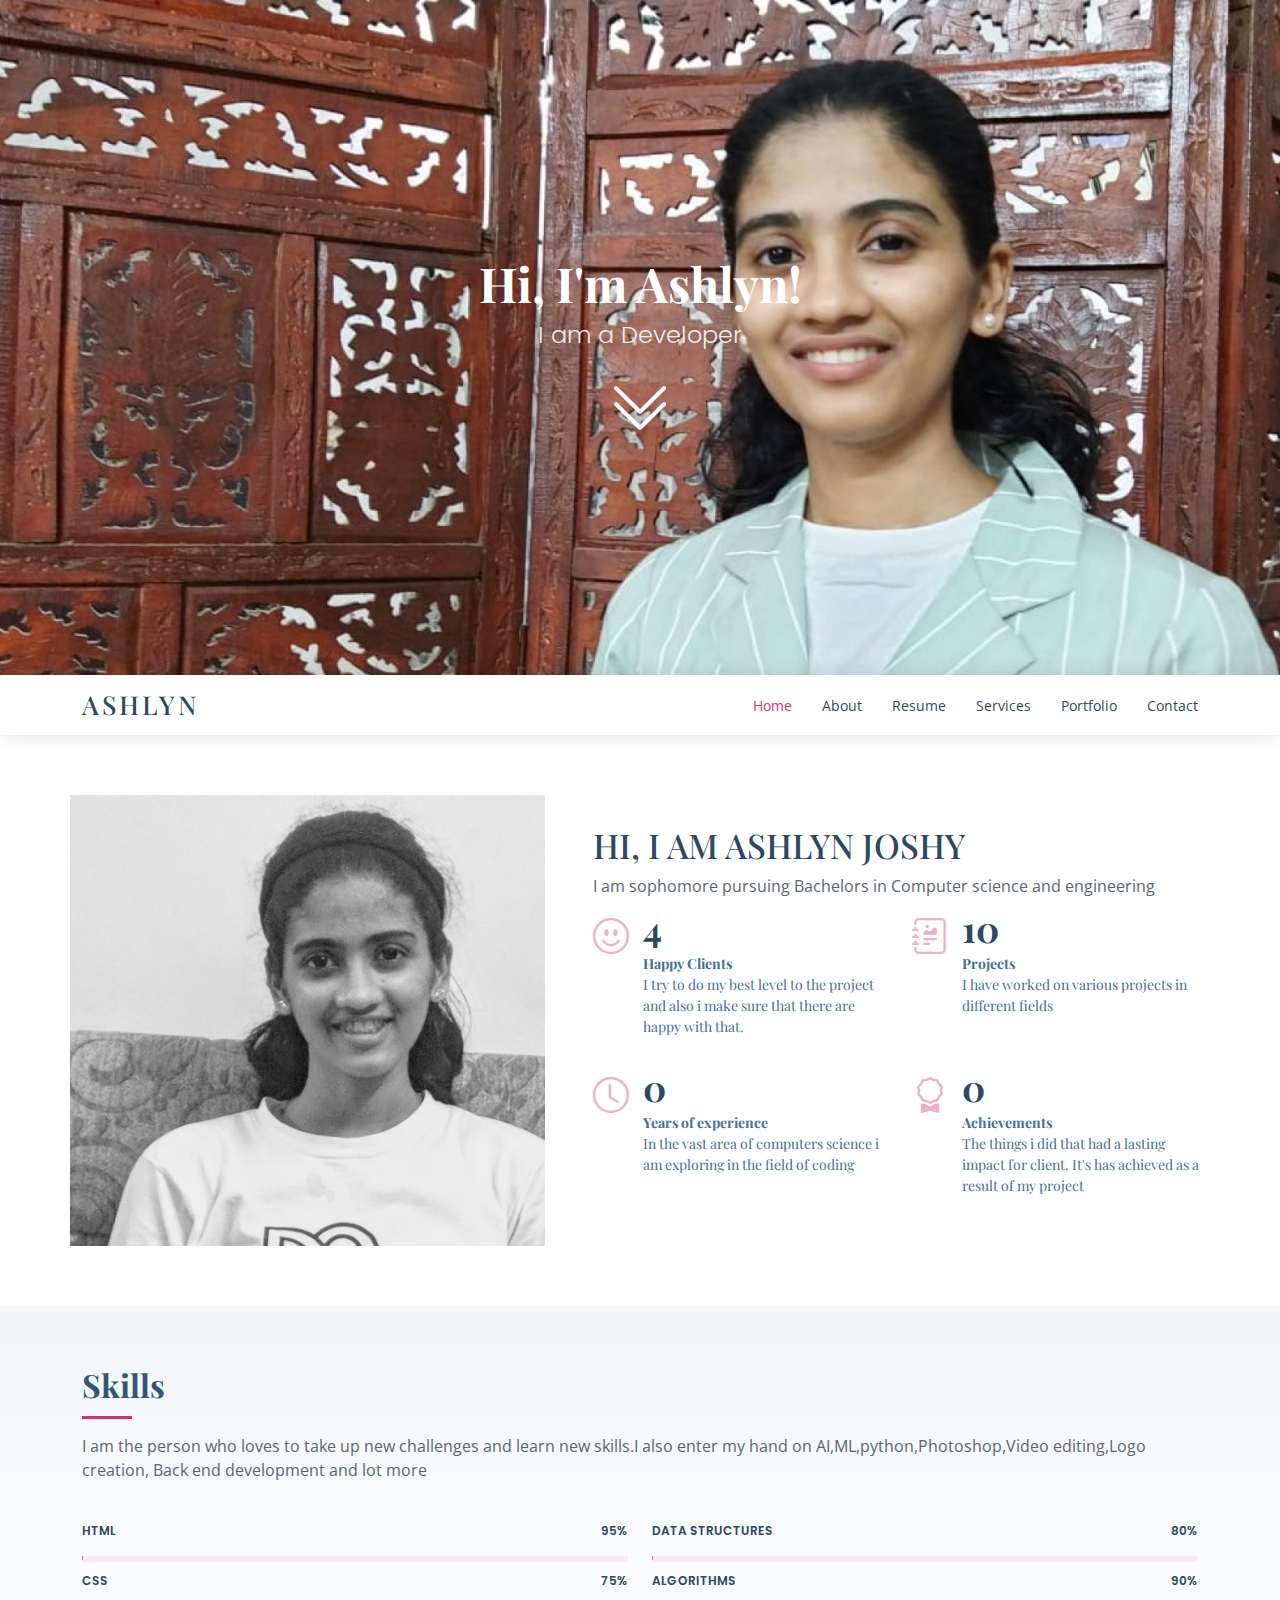
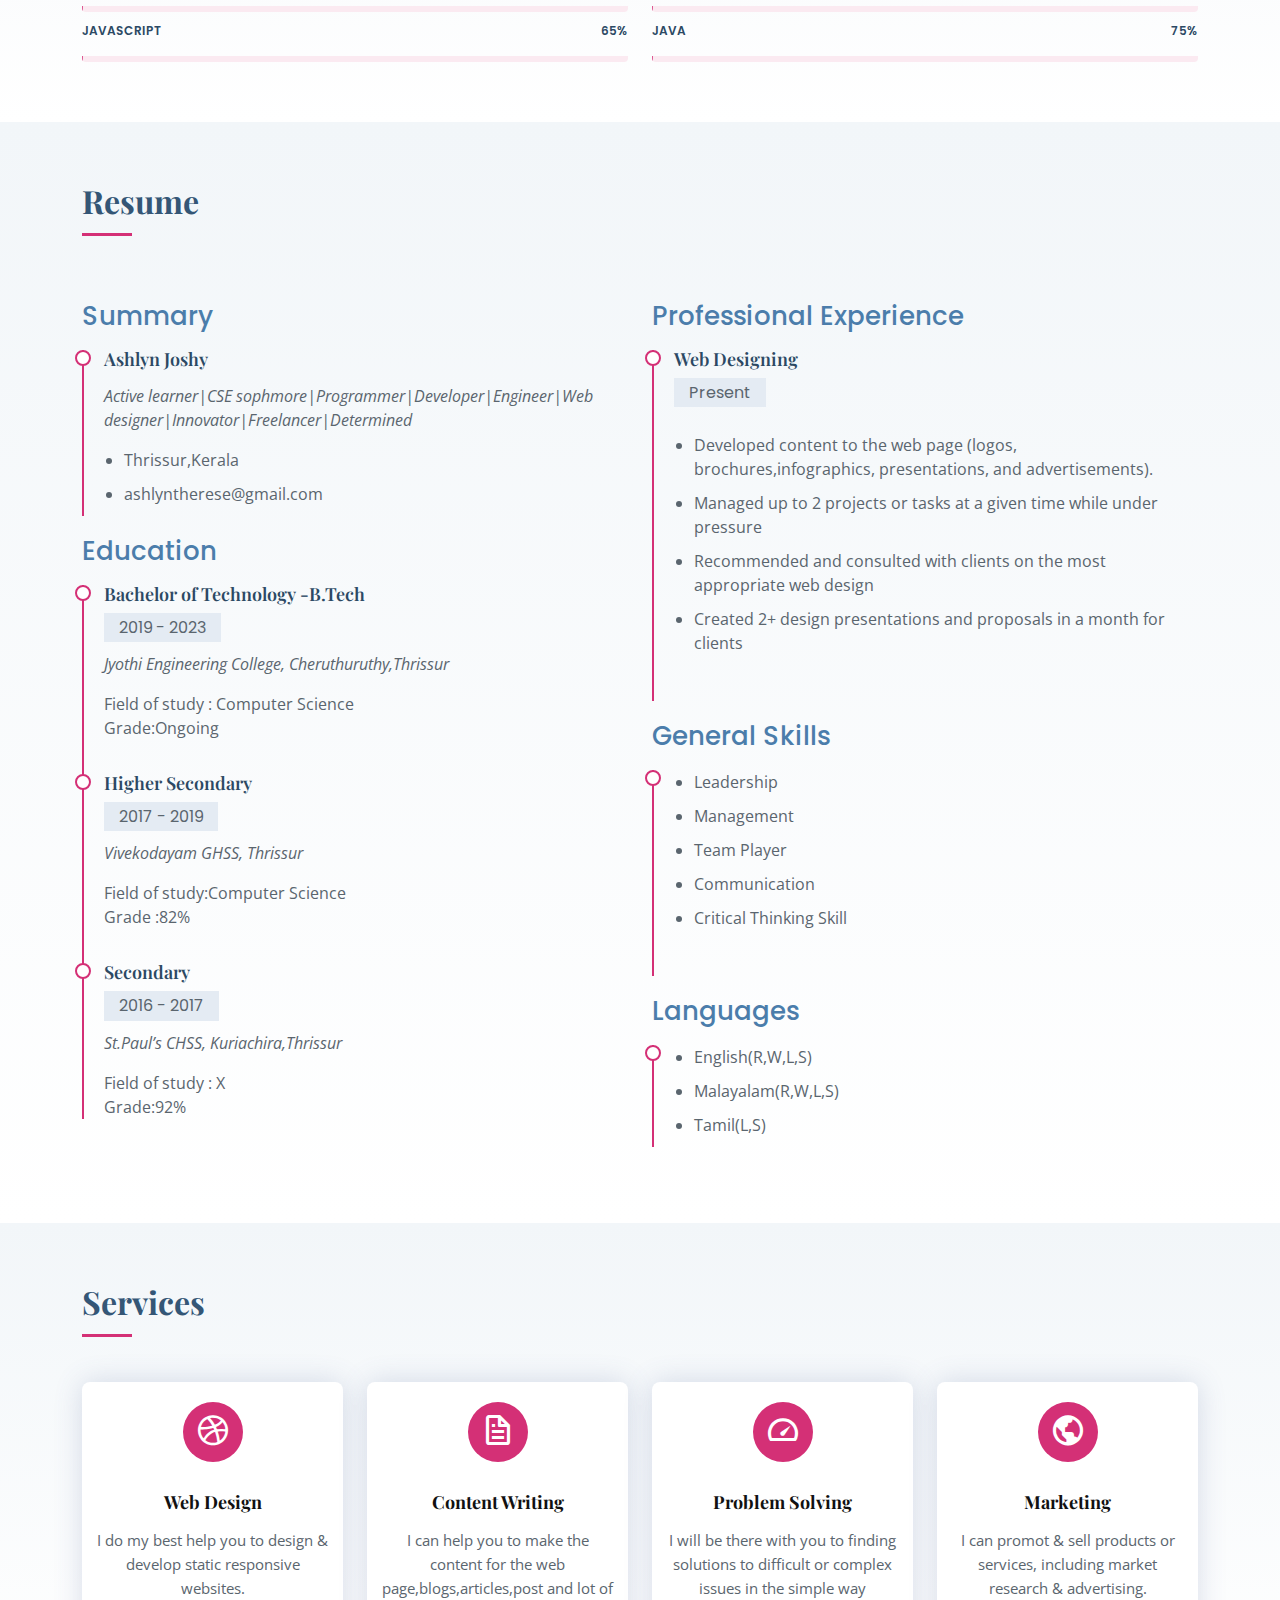
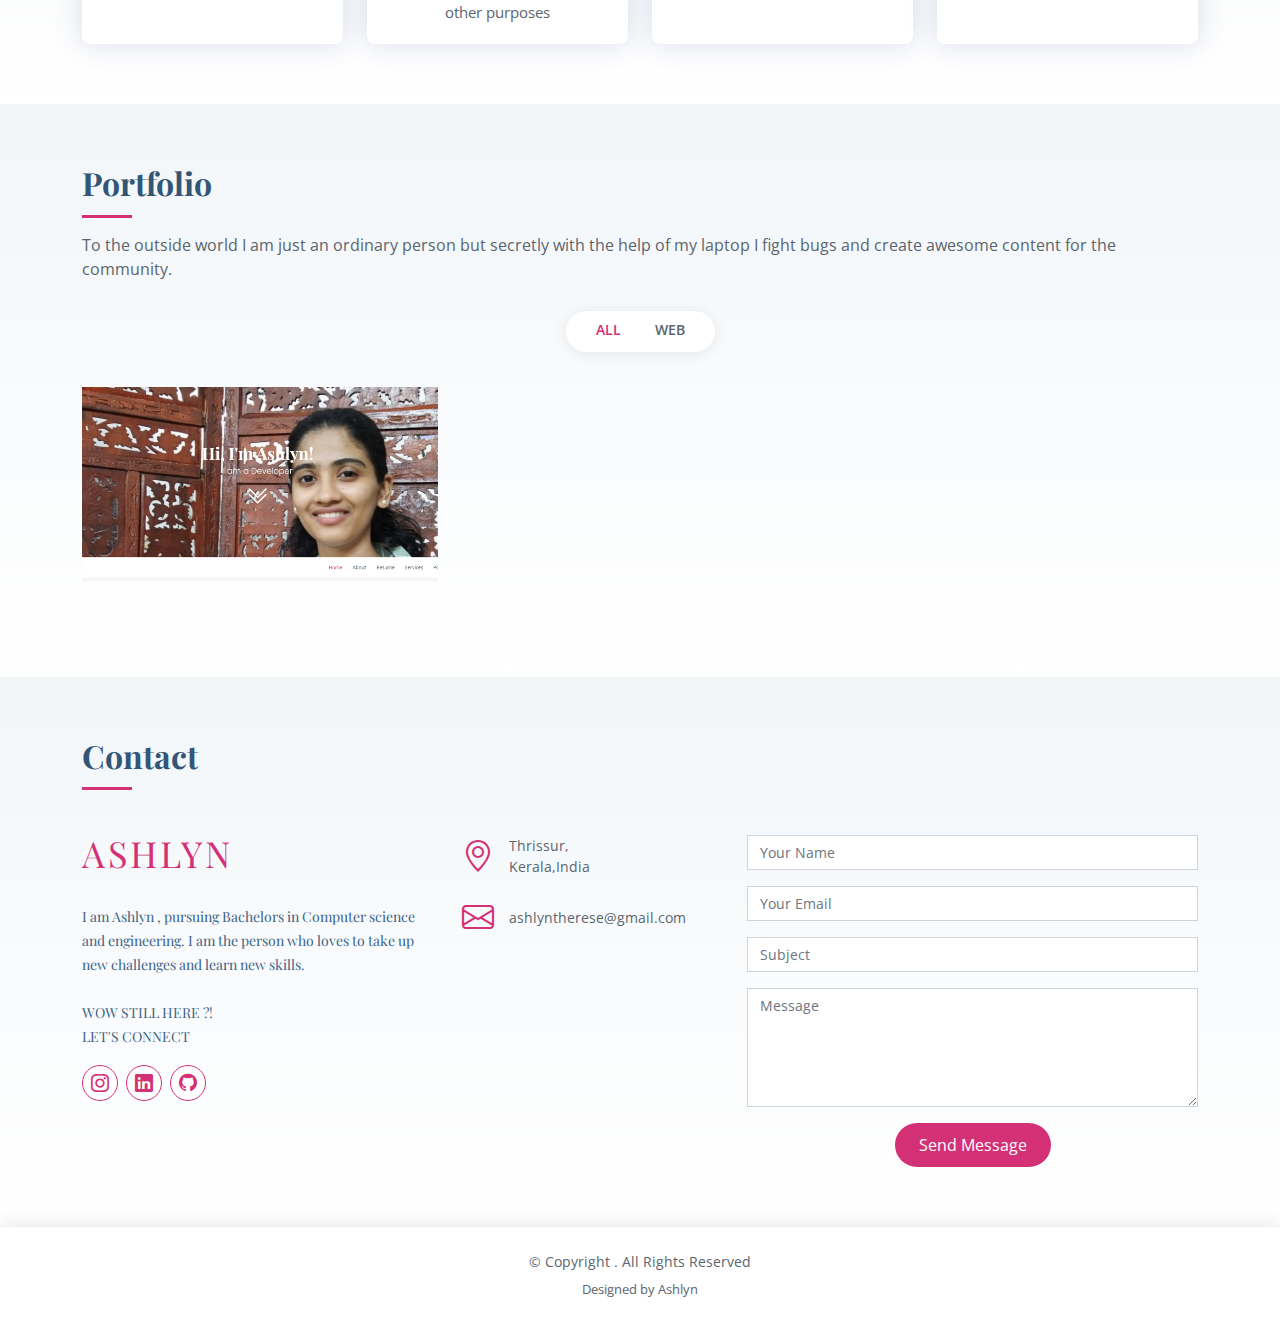
==== commit e536f1ca: "Update index.html" ====
--- a/index.html
+++ b/index.html
@@ -383,7 +383,7 @@
           <div class="col-lg-4 col-md-4">
             <div class="contact-about">
               <h3>ASHLYN</h3>
-              <p><br>I am Ashlyn , a sophomore pursuing Bachelors in Computer science and engineering. I am the person who loves to take up new challenges and learn new skills.<br>
+              <p><br>I am Ashlyn , pursuing Bachelors in Computer science and engineering. I am the person who loves to take up new challenges and learn new skills.<br>
                 <br>WOW STILL HERE ?!<br>
                 LET'S CONNECT</p>
               <div class="social-links">
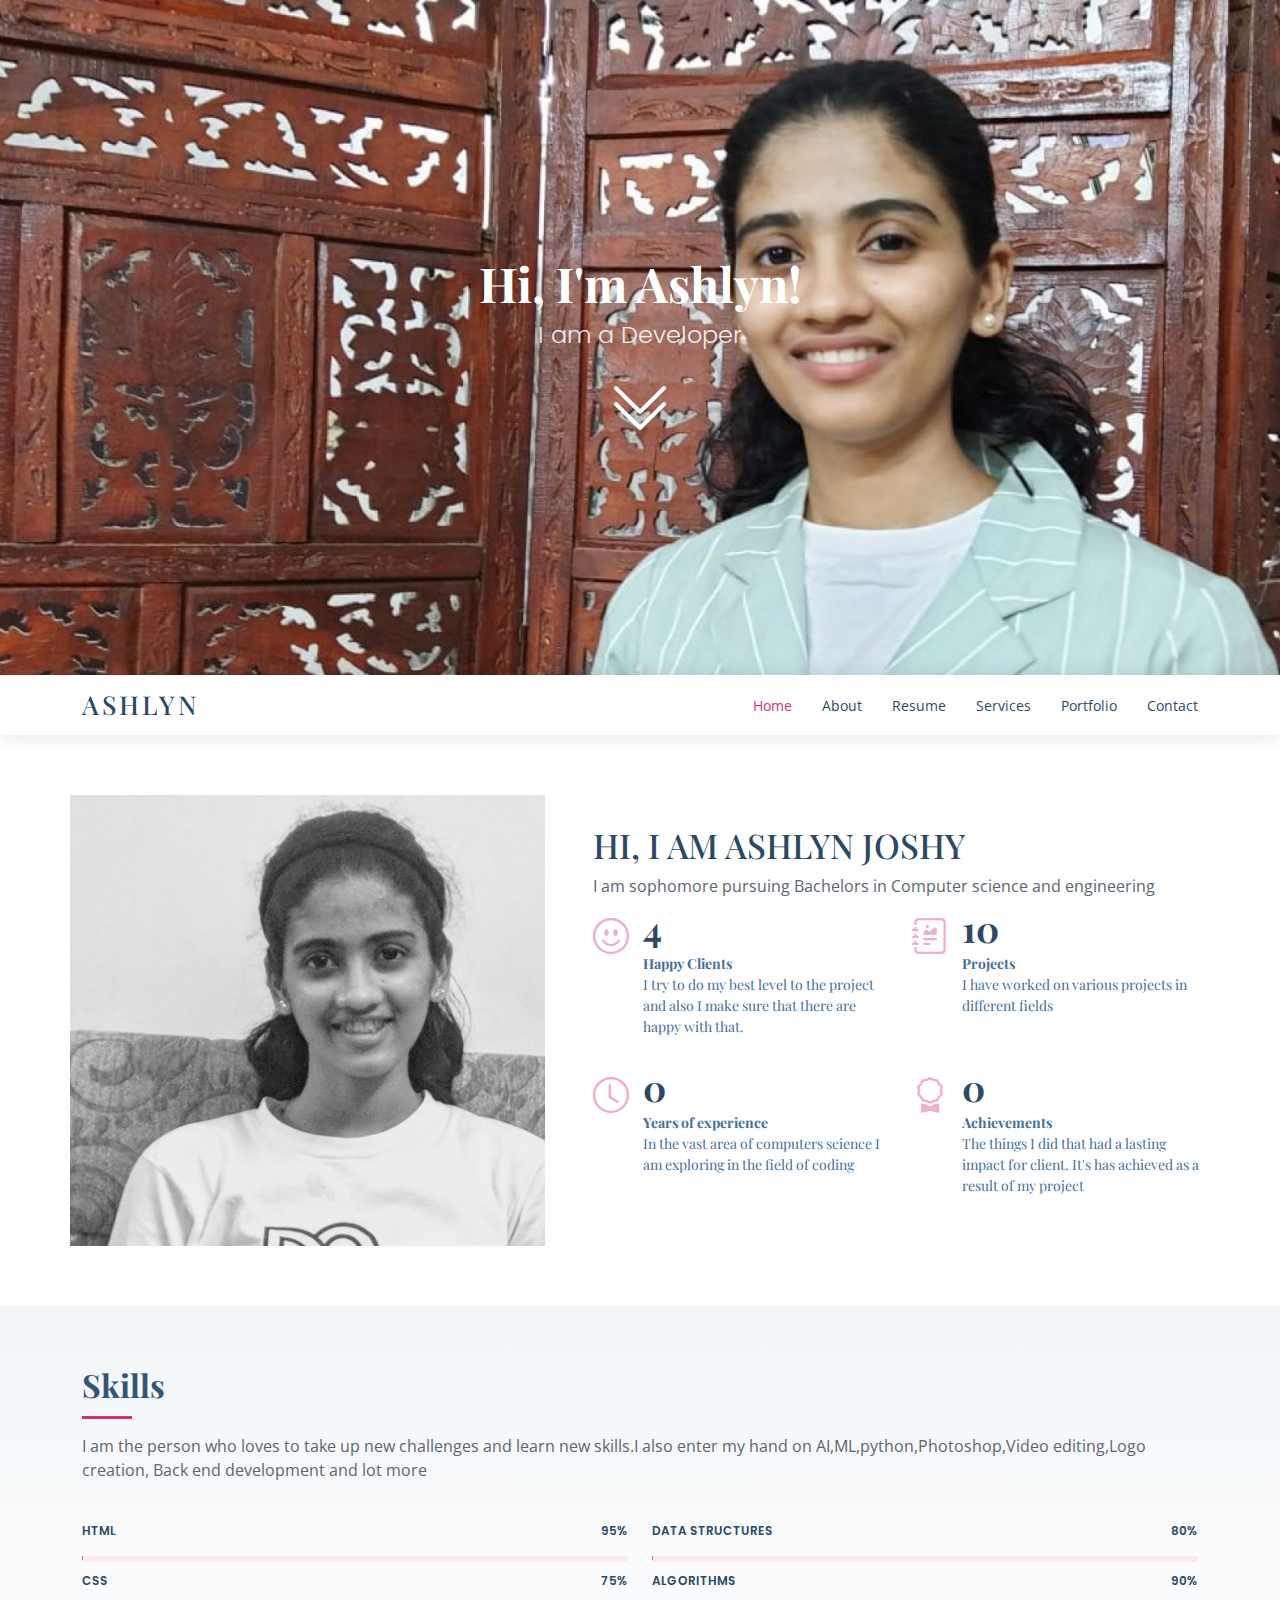
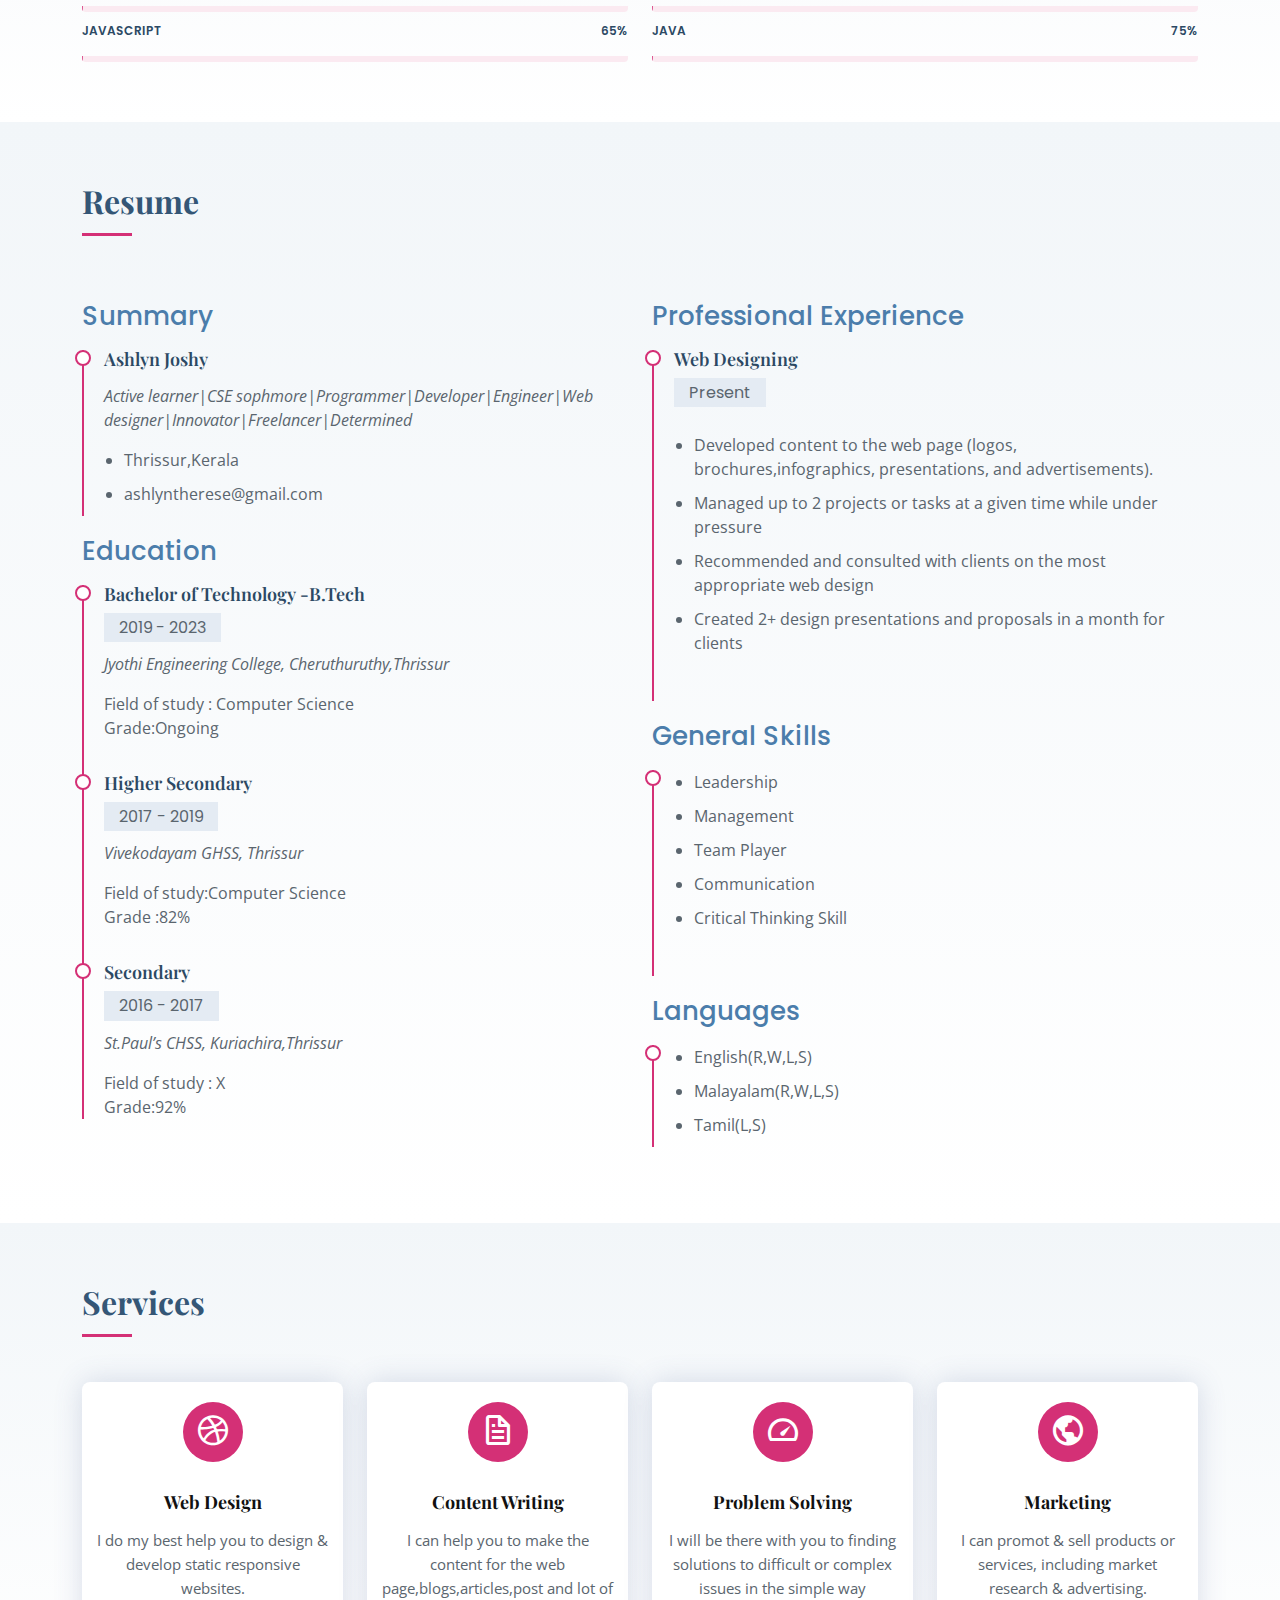
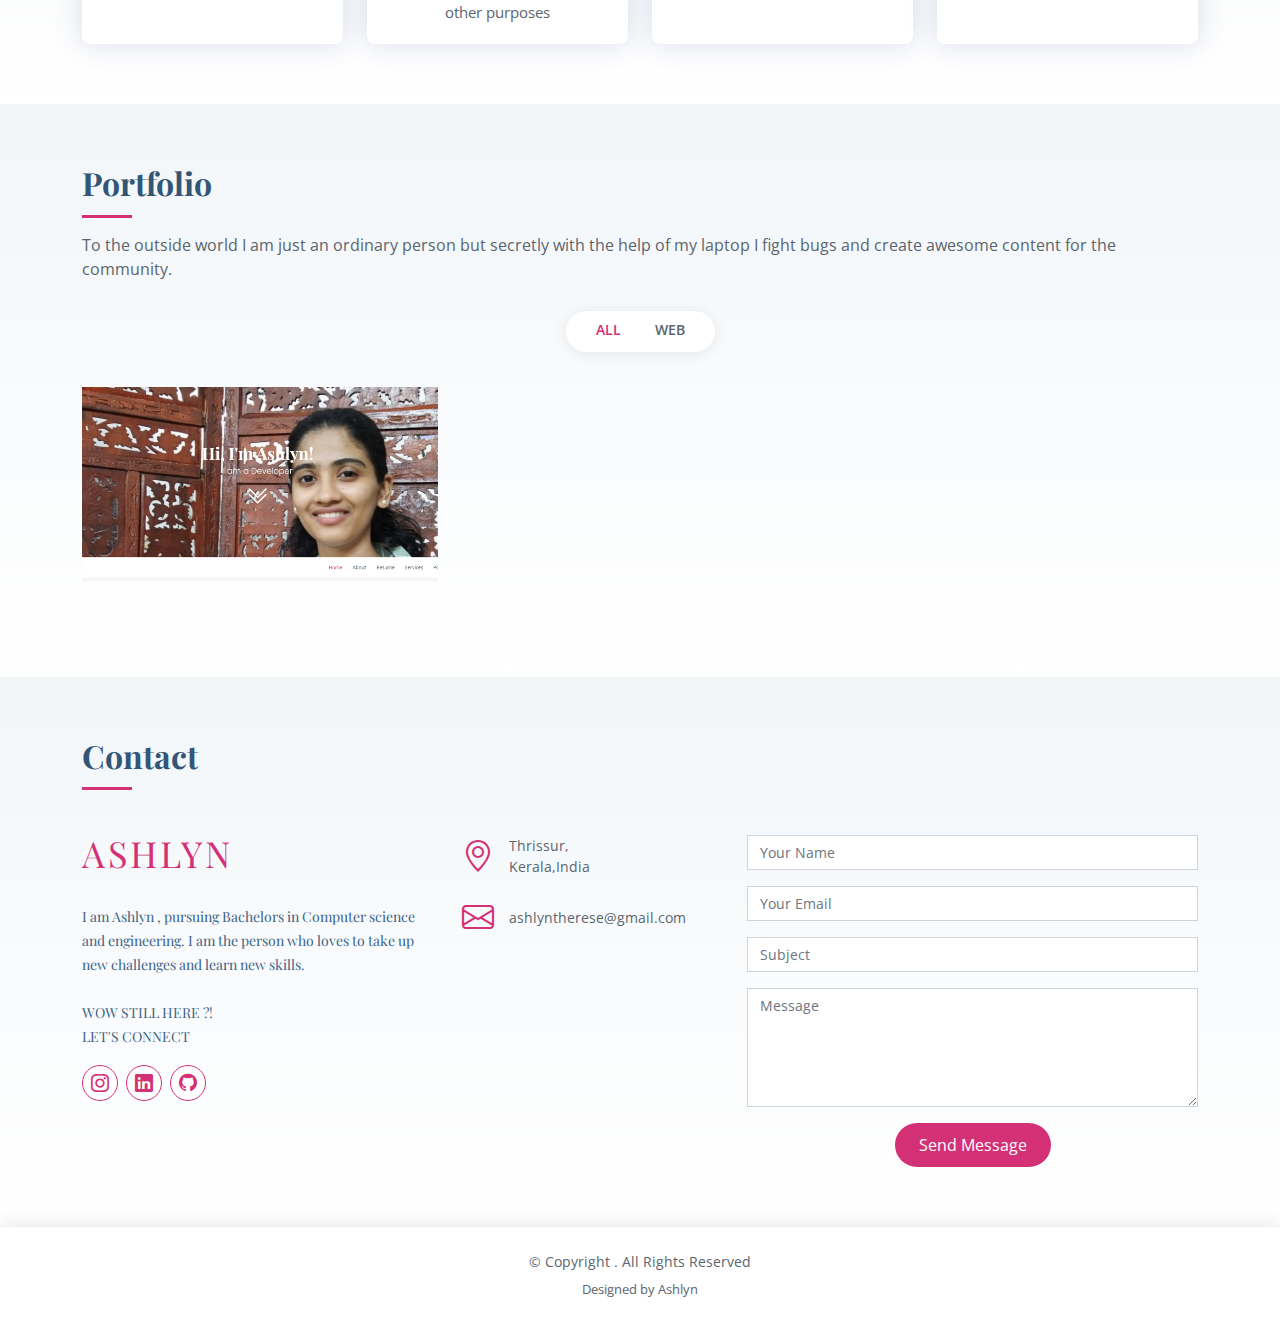
==== commit 857b6e54: "Update index.html" ====
--- a/index.html
+++ b/index.html
@@ -85,7 +85,7 @@
                   <div class="count-box">
                     <i class="bi bi-emoji-smile"></i>
                     <span data-purecounter-start="0" data-purecounter-end="4" data-purecounter-duration="1" class="purecounter"></span>
-                    <p><strong>Happy Clients</strong><br>I try to do my best level to the project and also i make sure that there are happy with that.</p>
+                    <p><strong>Happy Clients</strong><br>I try to do my best level to the project and also I make sure that there are happy with that.</p>
                   </div>
                 </div>
 
@@ -101,7 +101,7 @@
                   <div class="count-box">
                     <i class="bi bi-clock"></i>
                     <span data-purecounter-start="0" data-purecounter-end="2" data-purecounter-duration="1" class="purecounter"></span>
-                    <p><strong>Years of experience</strong><br>In the vast area of computers science i am exploring in the field of coding</p>
+                    <p><strong>Years of experience</strong><br>In the vast area of computers science I am exploring in the field of coding</p>
                   </div>
                 </div>
 
@@ -109,7 +109,7 @@
                   <div class="count-box">
                     <i class="bi bi-award"></i>
                     <span data-purecounter-start="0" data-purecounter-end="1" data-purecounter-duration="1" class="purecounter"></span>
-                    <p><strong>Achievements</strong><br>The things i did that had a lasting impact for client. It's has achieved as a result of my project</p>
+                    <p><strong>Achievements</strong><br>The things I did that had a lasting impact for client. It's has achieved as a result of my project</p>
                   </div>
                 </div>
               </div>
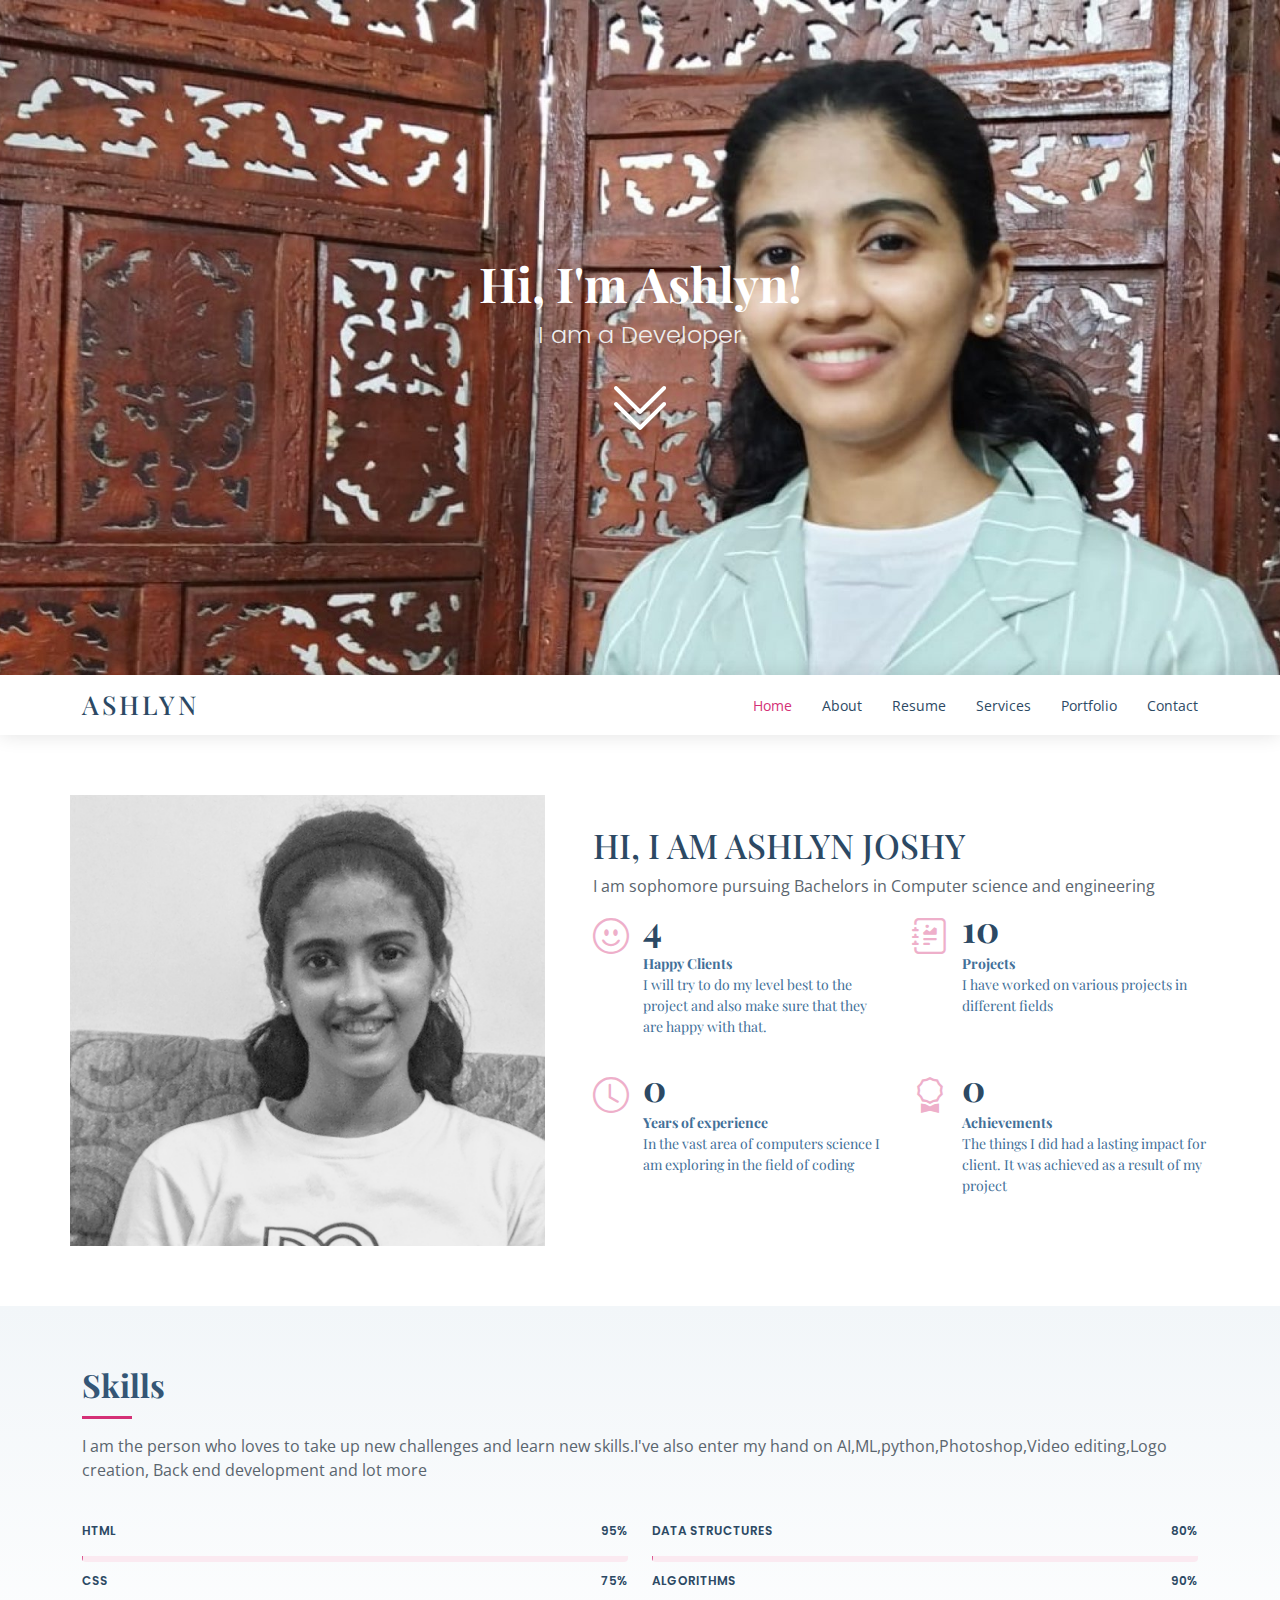
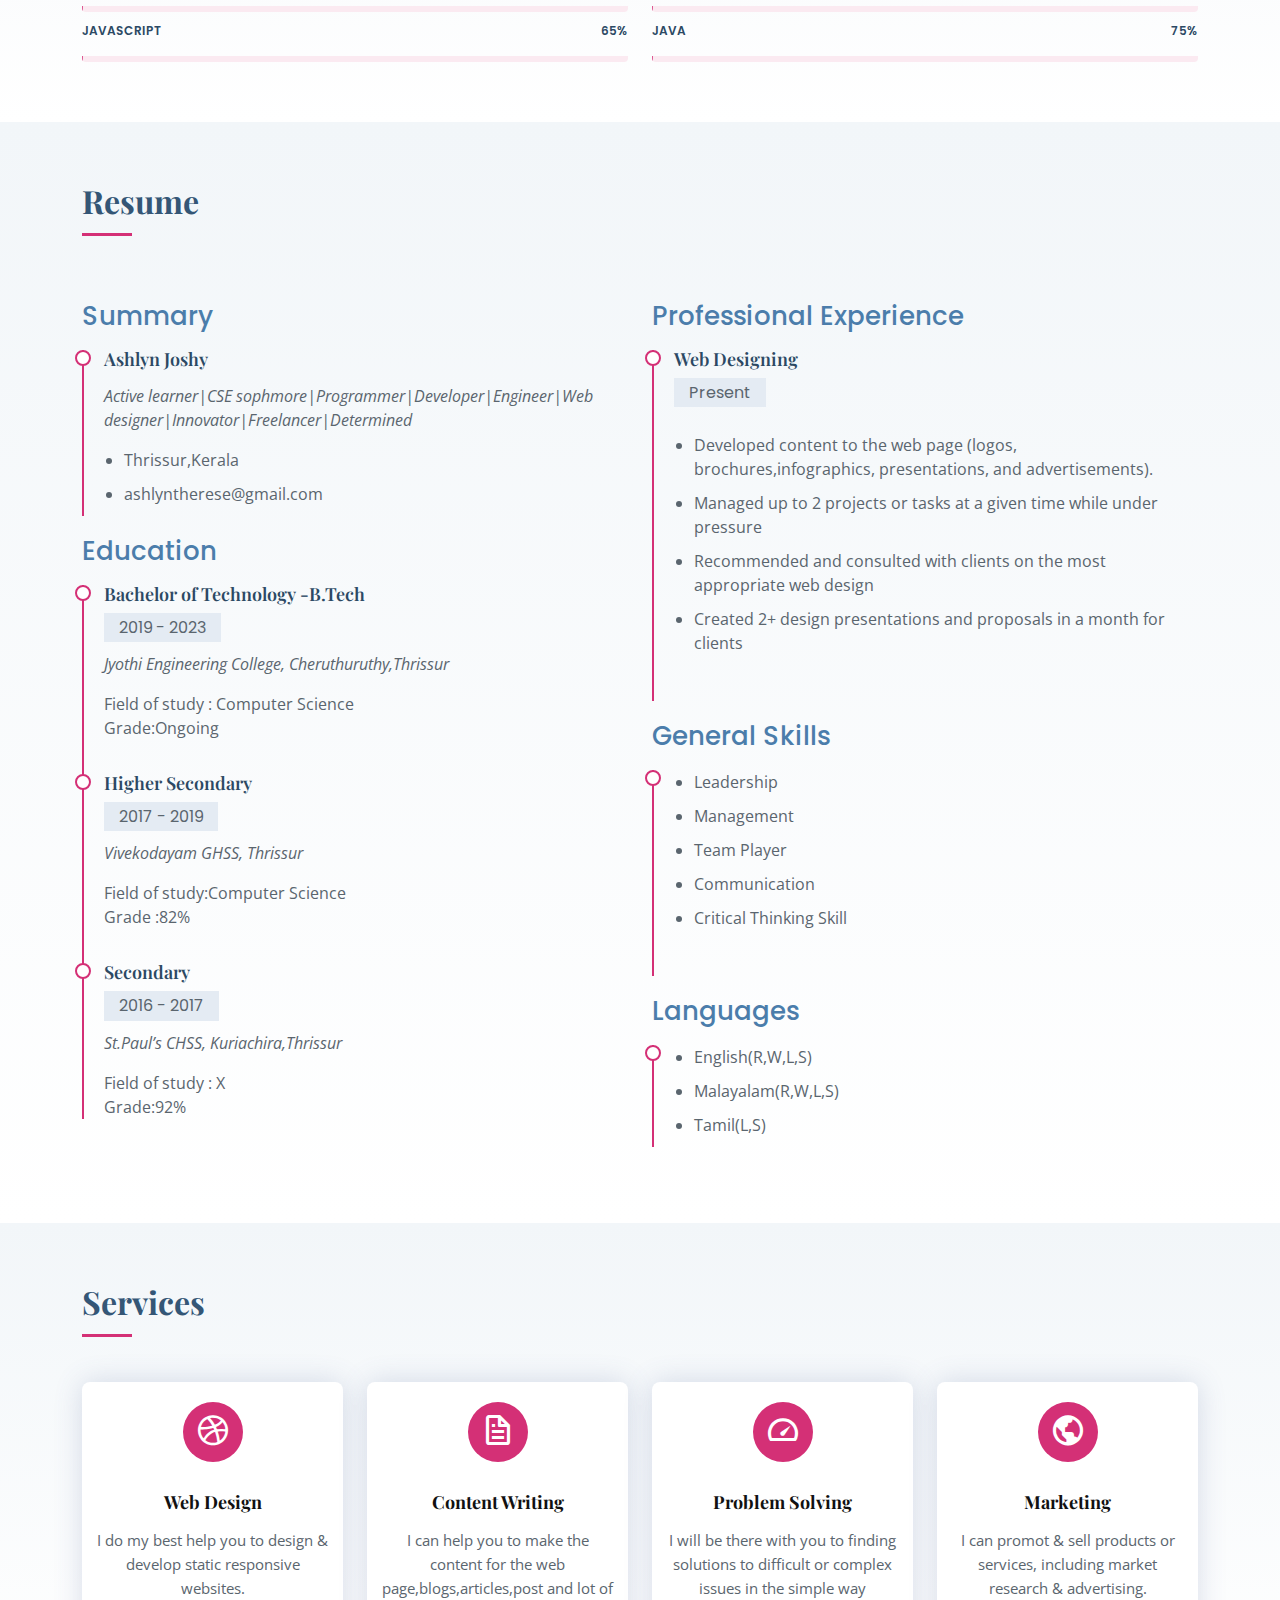
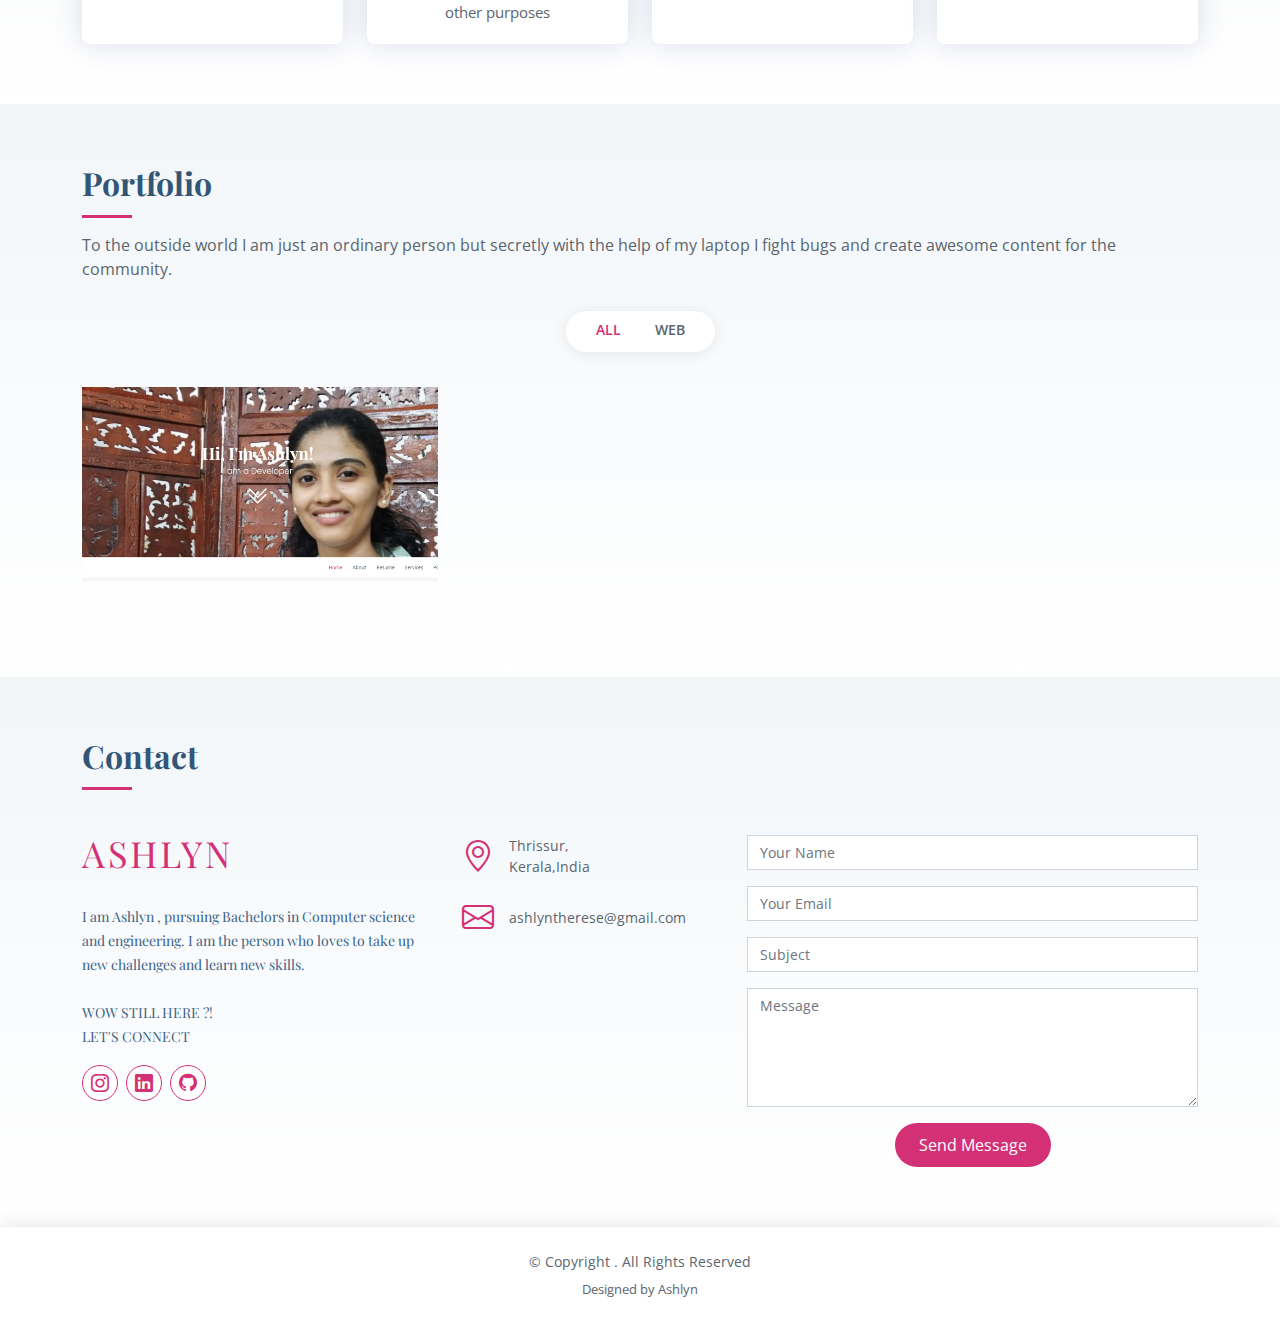
==== commit 7fcccf93: "Update index.html" ====
--- a/index.html
+++ b/index.html
@@ -85,7 +85,7 @@
                   <div class="count-box">
                     <i class="bi bi-emoji-smile"></i>
                     <span data-purecounter-start="0" data-purecounter-end="4" data-purecounter-duration="1" class="purecounter"></span>
-                    <p><strong>Happy Clients</strong><br>I try to do my best level to the project and also I make sure that there are happy with that.</p>
+                    <p><strong>Happy Clients</strong><br>I will try to do my level best to the project and also make sure that they are happy with that.</p>
                   </div>
                 </div>
 
@@ -109,7 +109,7 @@
                   <div class="count-box">
                     <i class="bi bi-award"></i>
                     <span data-purecounter-start="0" data-purecounter-end="1" data-purecounter-duration="1" class="purecounter"></span>
-                    <p><strong>Achievements</strong><br>The things I did that had a lasting impact for client. It's has achieved as a result of my project</p>
+                    <p><strong>Achievements</strong><br>The things I did  had a lasting impact for client. It was achieved as a result of my project</p>
                   </div>
                 </div>
               </div>
@@ -126,7 +126,7 @@
 
         <div class="section-title">
           <h2>Skills</h2>
-          <p>I am the person who loves to take up new challenges and learn new skills.I also enter my hand on AI,ML,python,Photoshop,Video editing,Logo creation, Back end development and lot more</p>
+          <p>I am the person who loves to take up new challenges and learn new skills.I've also enter my hand on AI,ML,python,Photoshop,Video editing,Logo creation, Back end development and lot more</p>
         </div>
 
         <div class="row skills-content">
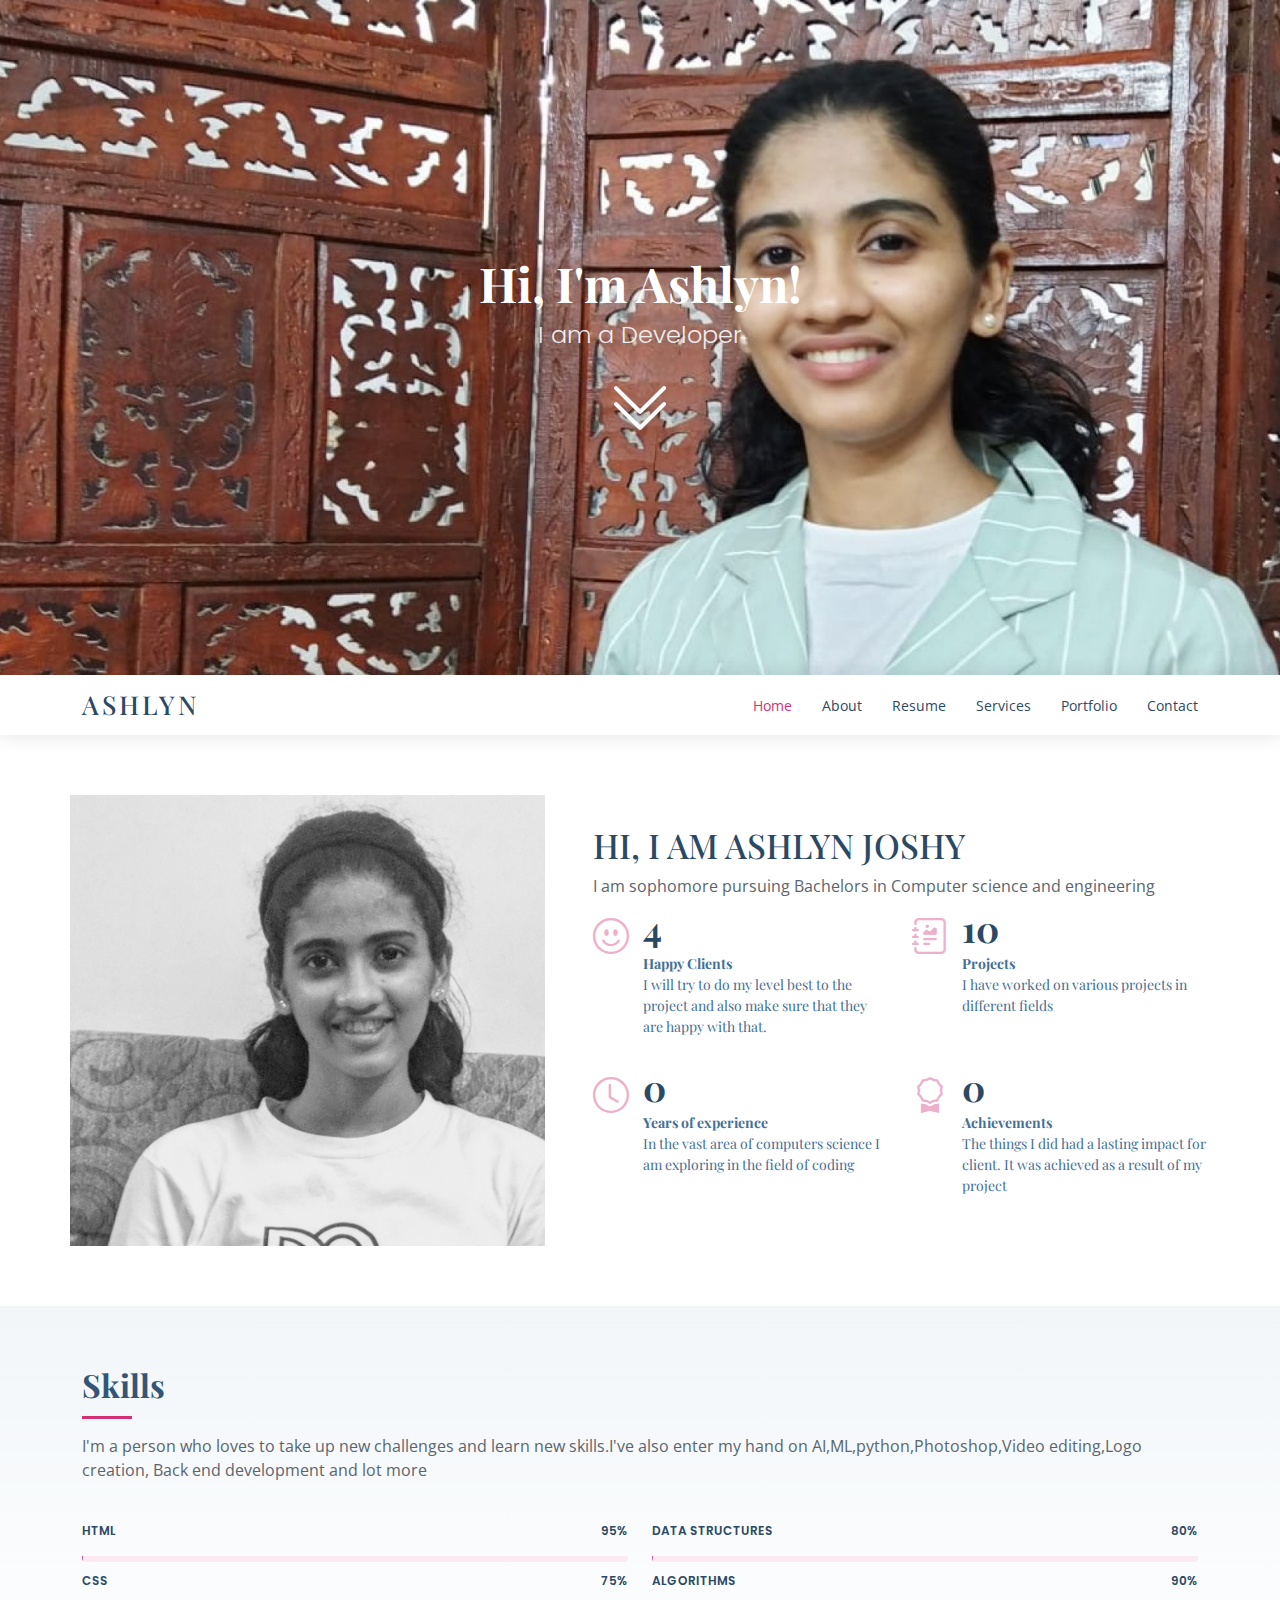
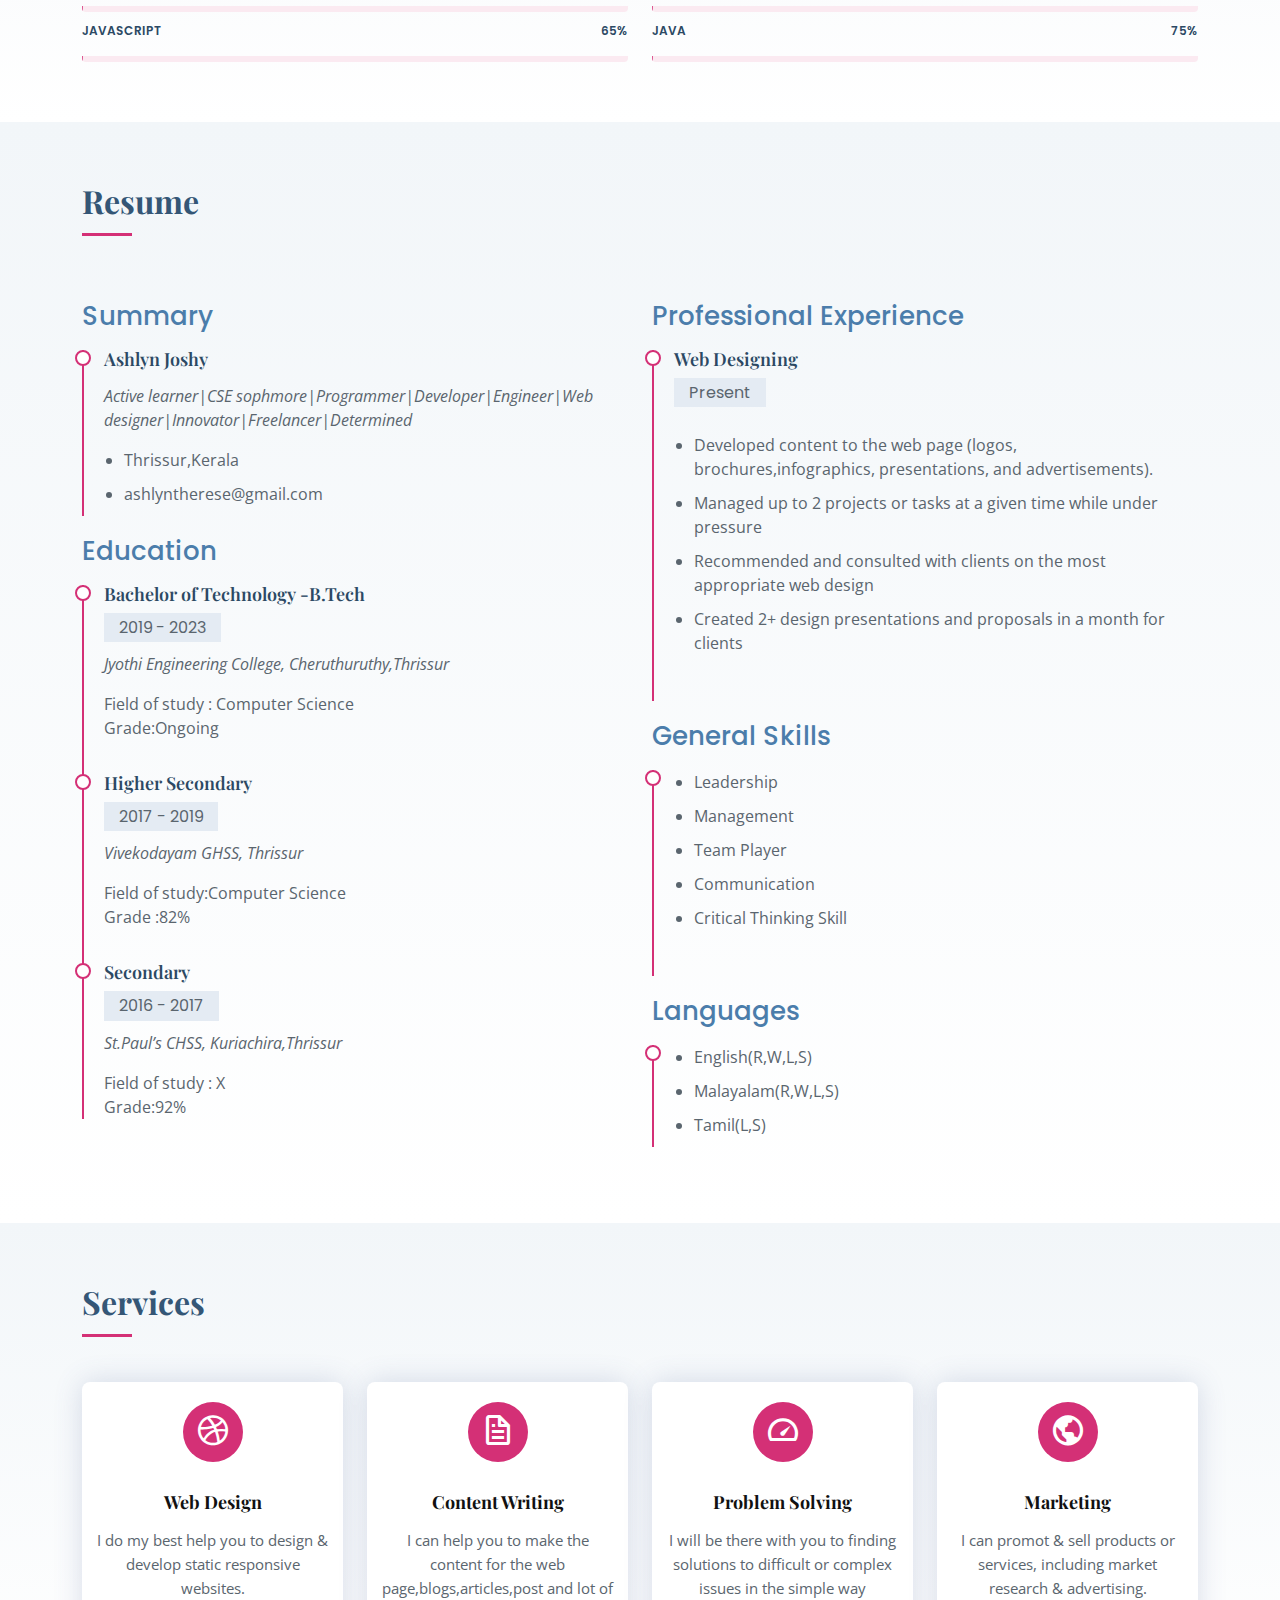
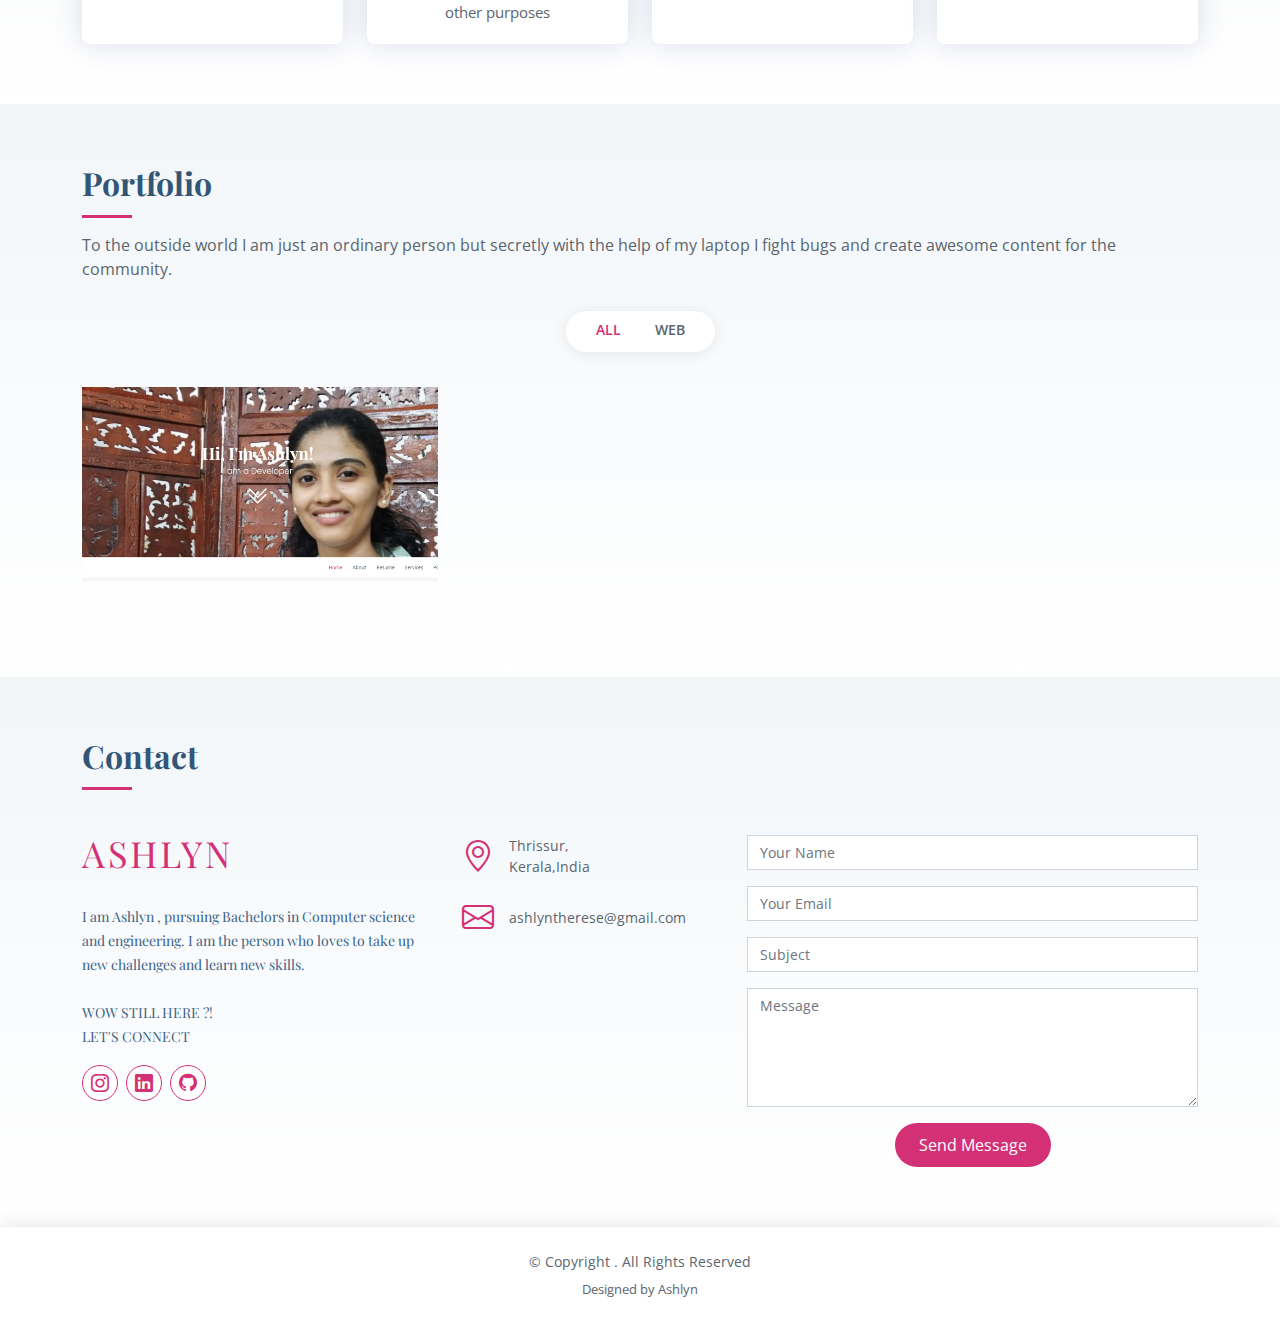
==== commit 8f83b6c5: "Update index.html" ====
--- a/index.html
+++ b/index.html
@@ -126,7 +126,7 @@
 
         <div class="section-title">
           <h2>Skills</h2>
-          <p>I am the person who loves to take up new challenges and learn new skills.I've also enter my hand on AI,ML,python,Photoshop,Video editing,Logo creation, Back end development and lot more</p>
+          <p>I'm a person who loves to take up new challenges and learn new skills.I've also enter my hand on AI,ML,python,Photoshop,Video editing,Logo creation, Back end development and lot more</p>
         </div>
 
         <div class="row skills-content">
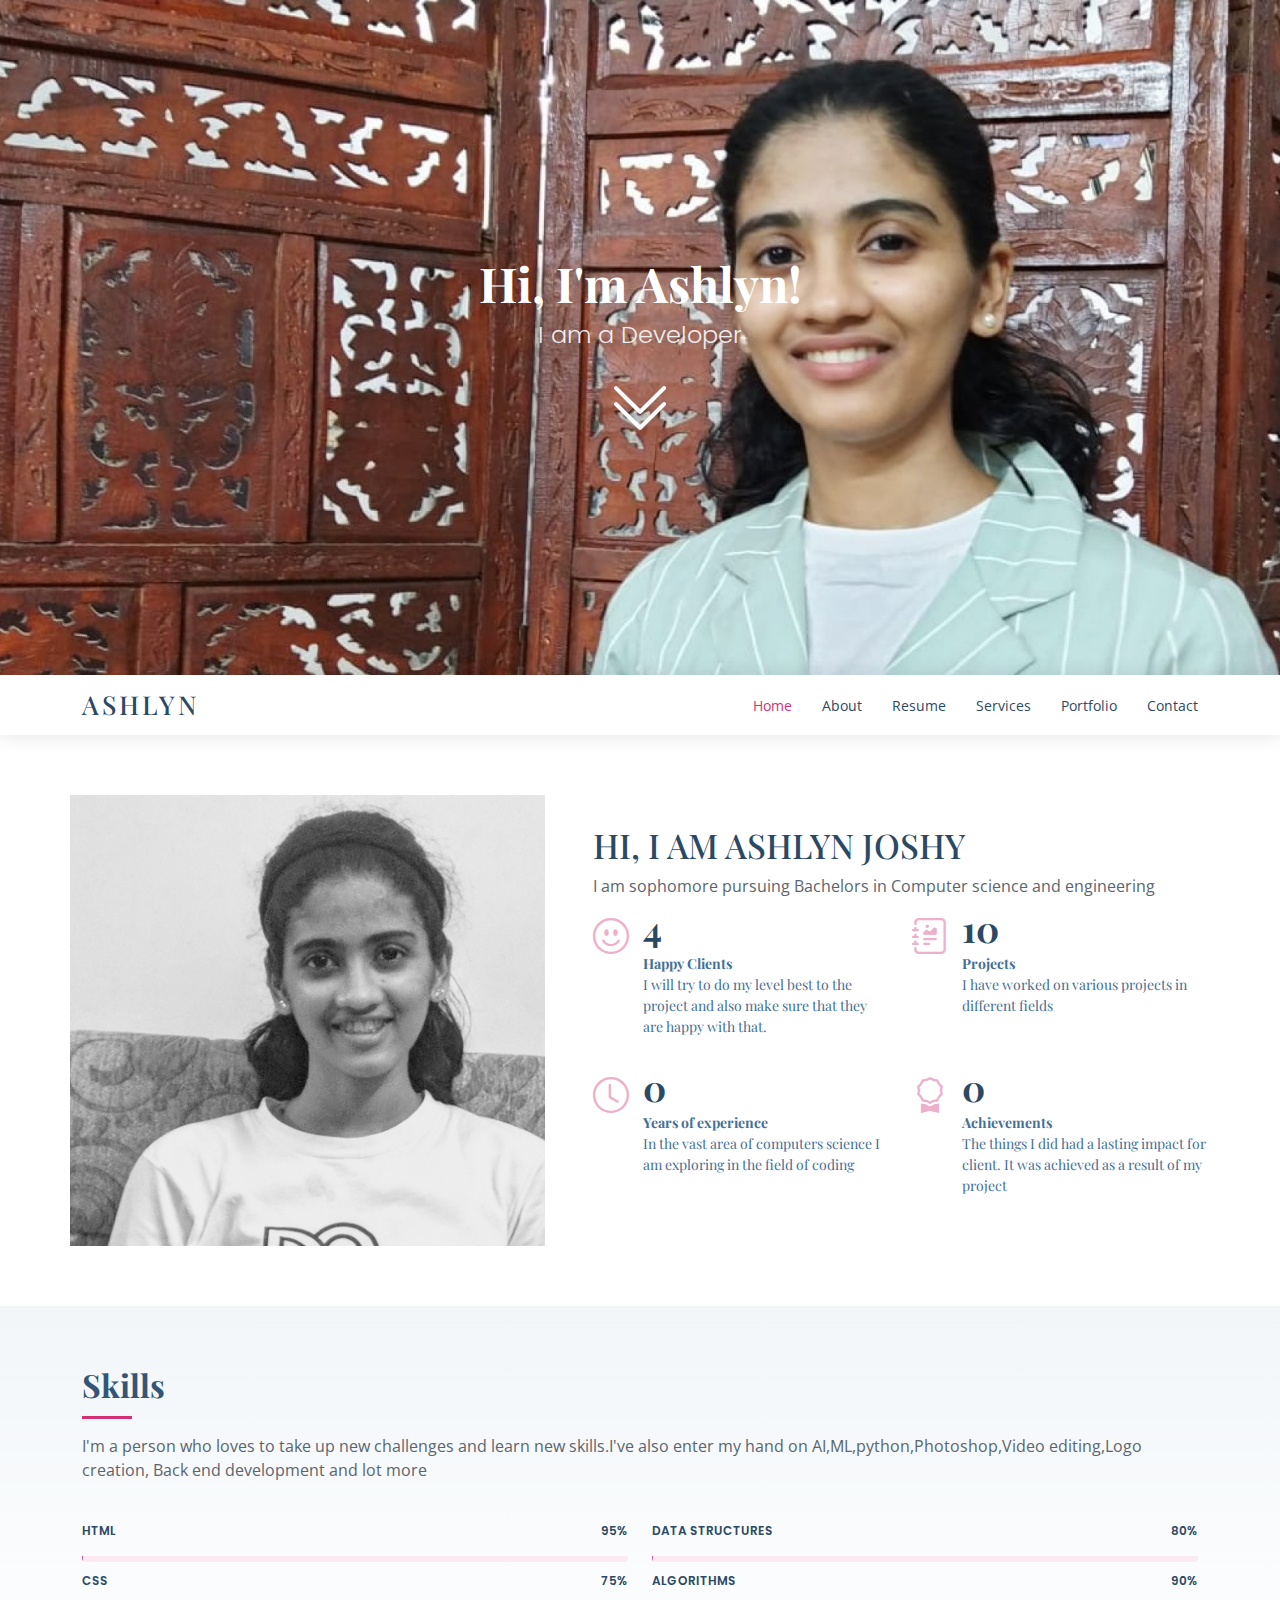
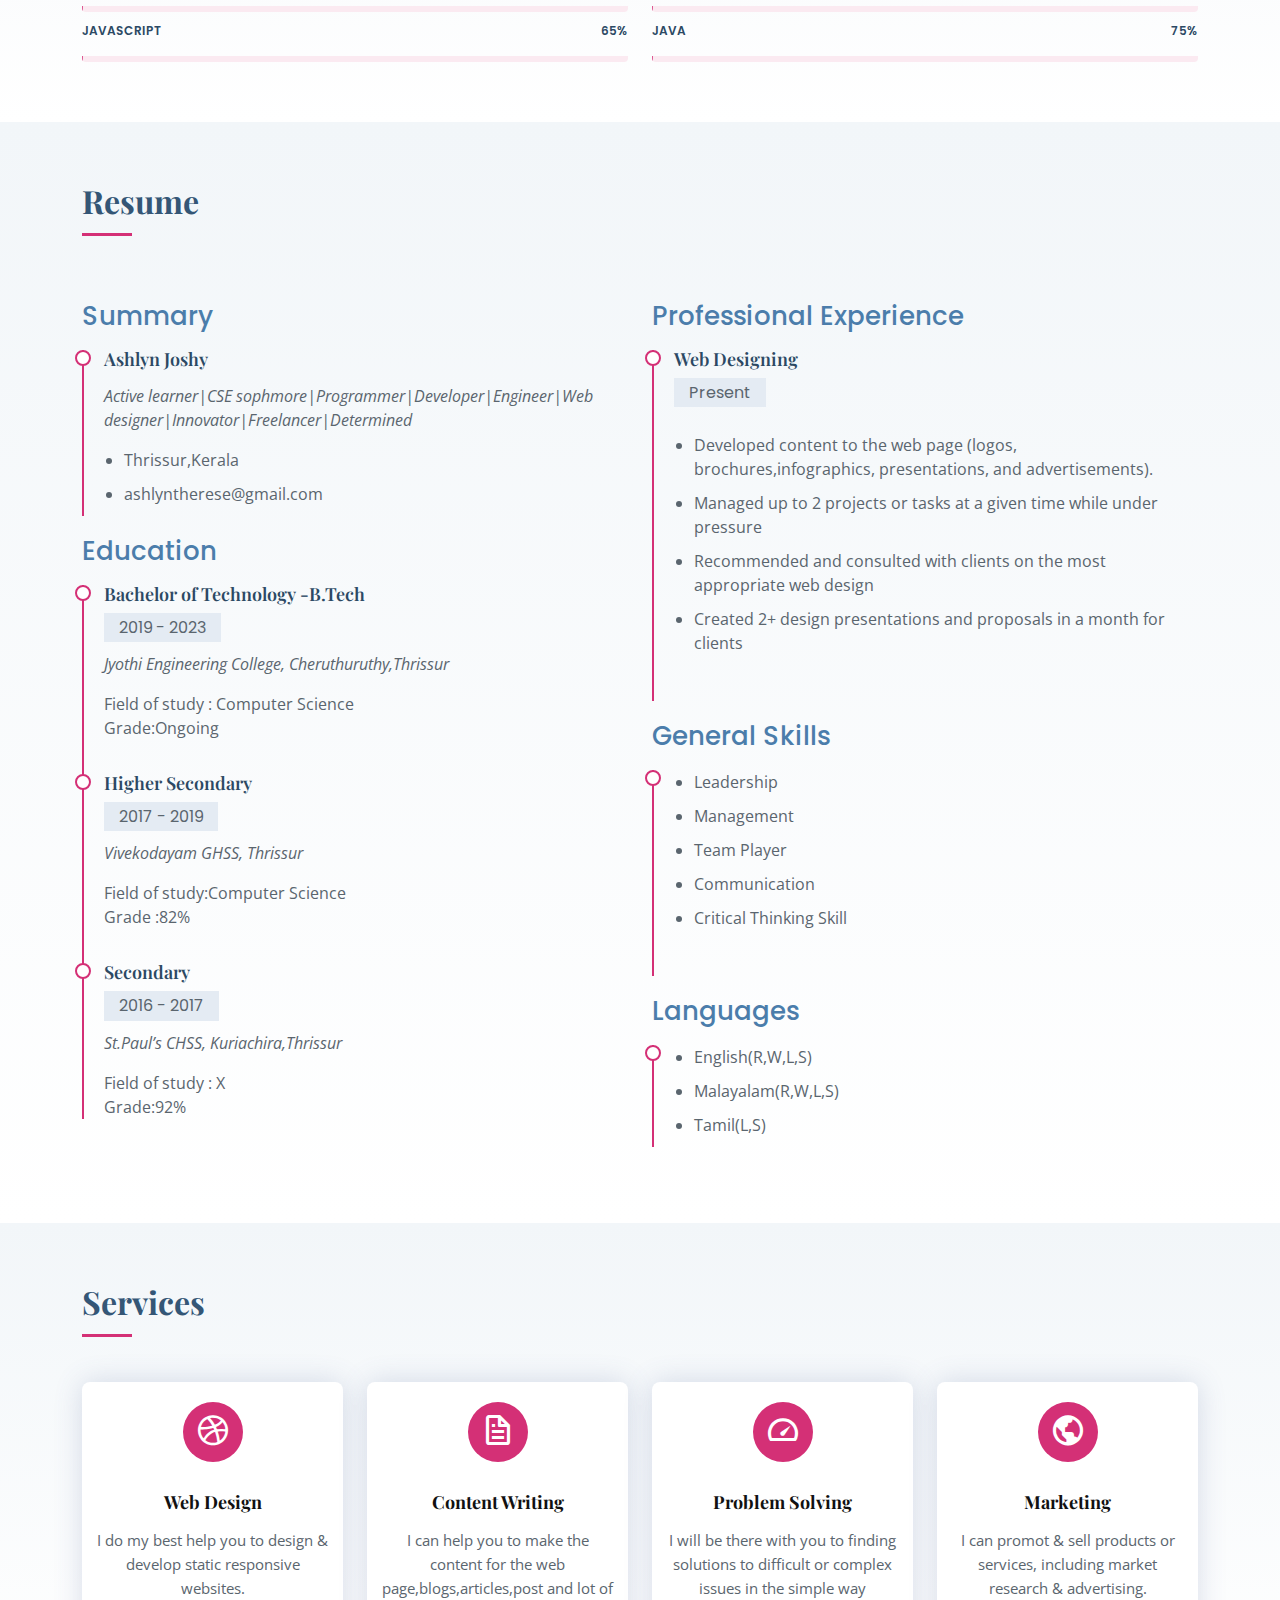
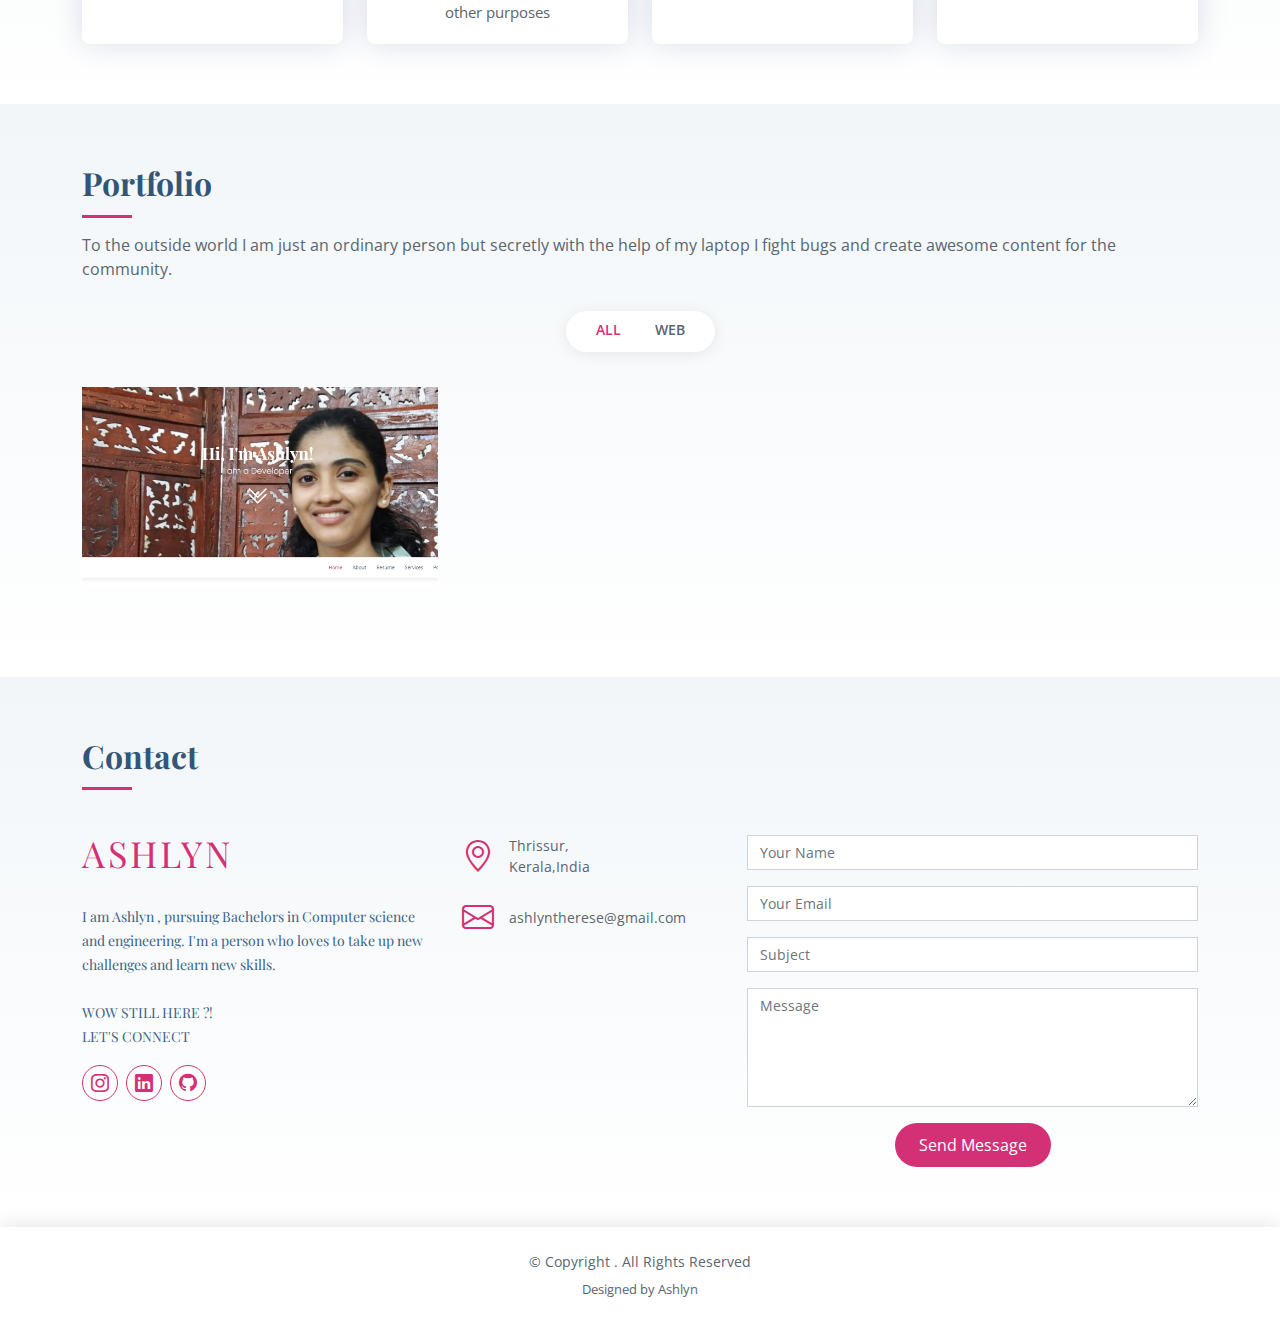
==== commit f7ea6d97: "Update index.html" ====
--- a/index.html
+++ b/index.html
@@ -383,7 +383,7 @@
           <div class="col-lg-4 col-md-4">
             <div class="contact-about">
               <h3>ASHLYN</h3>
-              <p><br>I am Ashlyn , pursuing Bachelors in Computer science and engineering. I am the person who loves to take up new challenges and learn new skills.<br>
+              <p><br>I am Ashlyn , pursuing Bachelors in Computer science and engineering. I'm a person who loves to take up new challenges and learn new skills.<br>
                 <br>WOW STILL HERE ?!<br>
                 LET'S CONNECT</p>
               <div class="social-links">
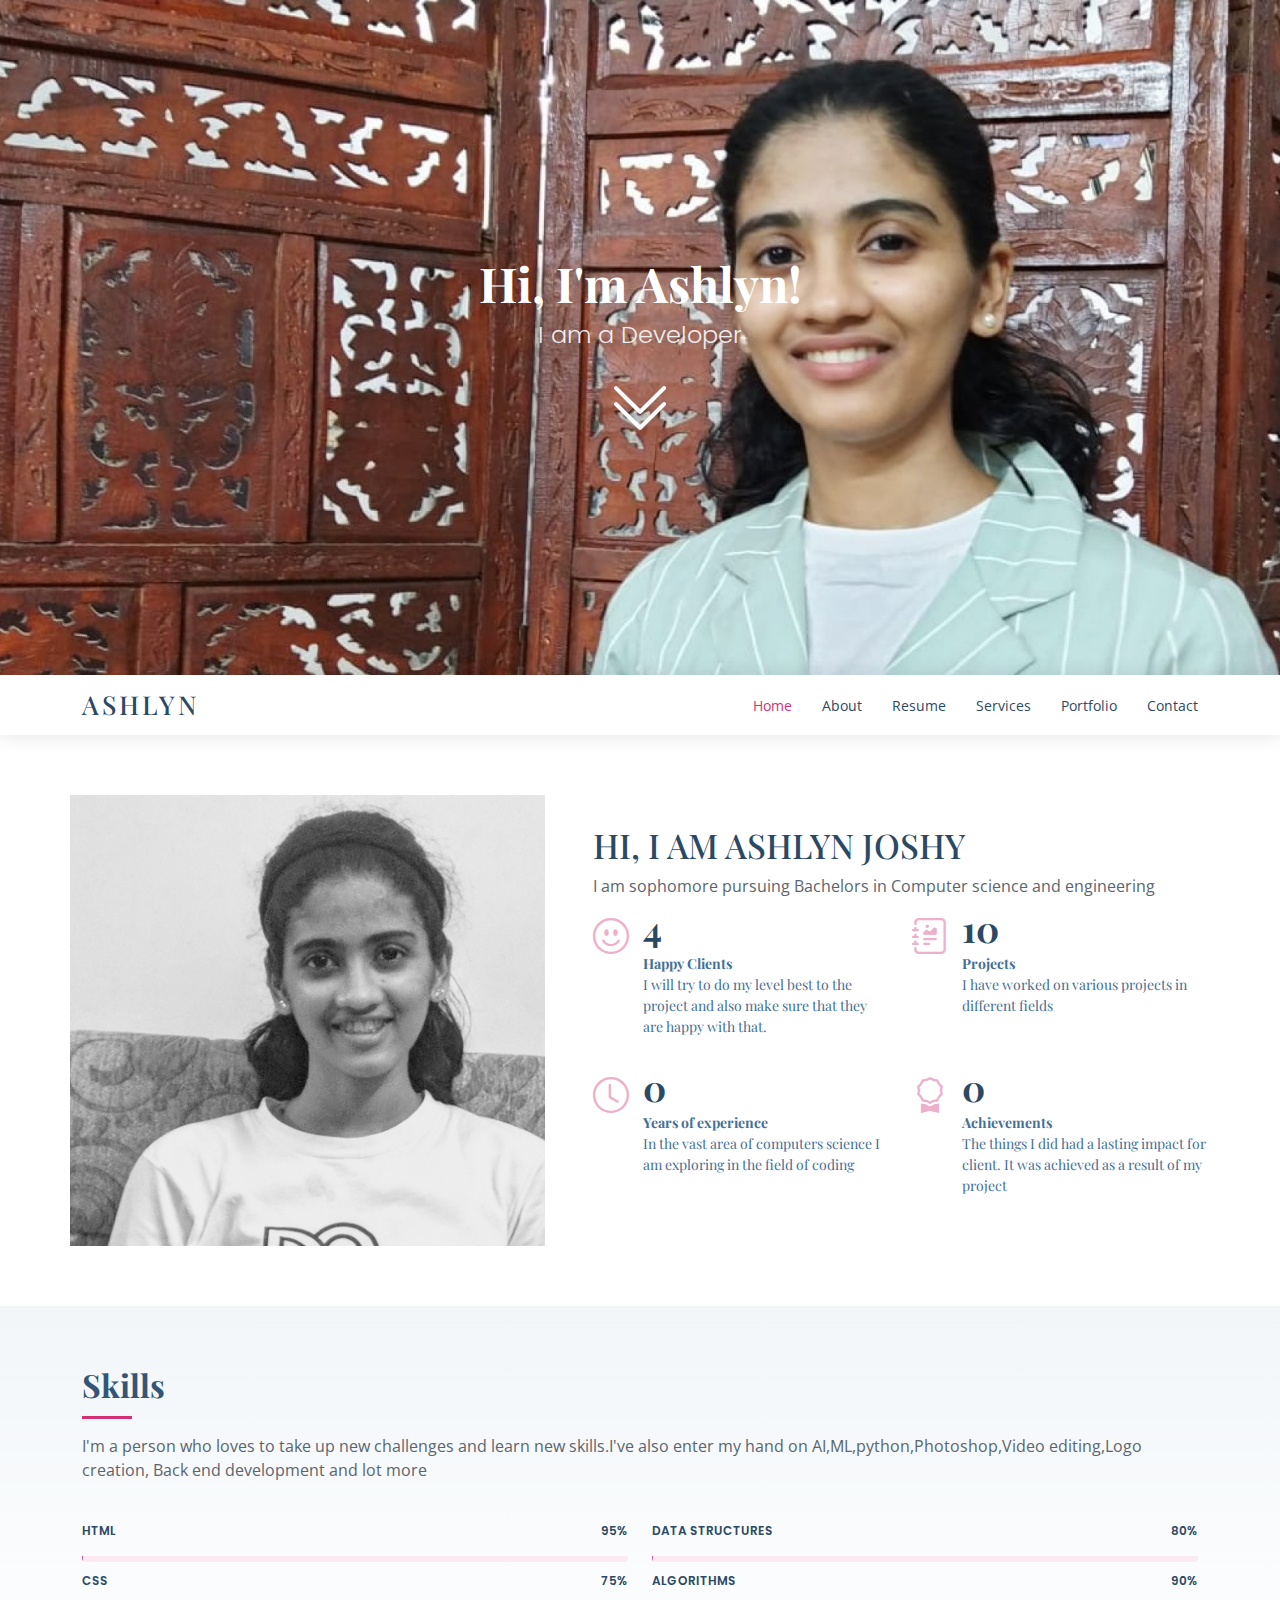
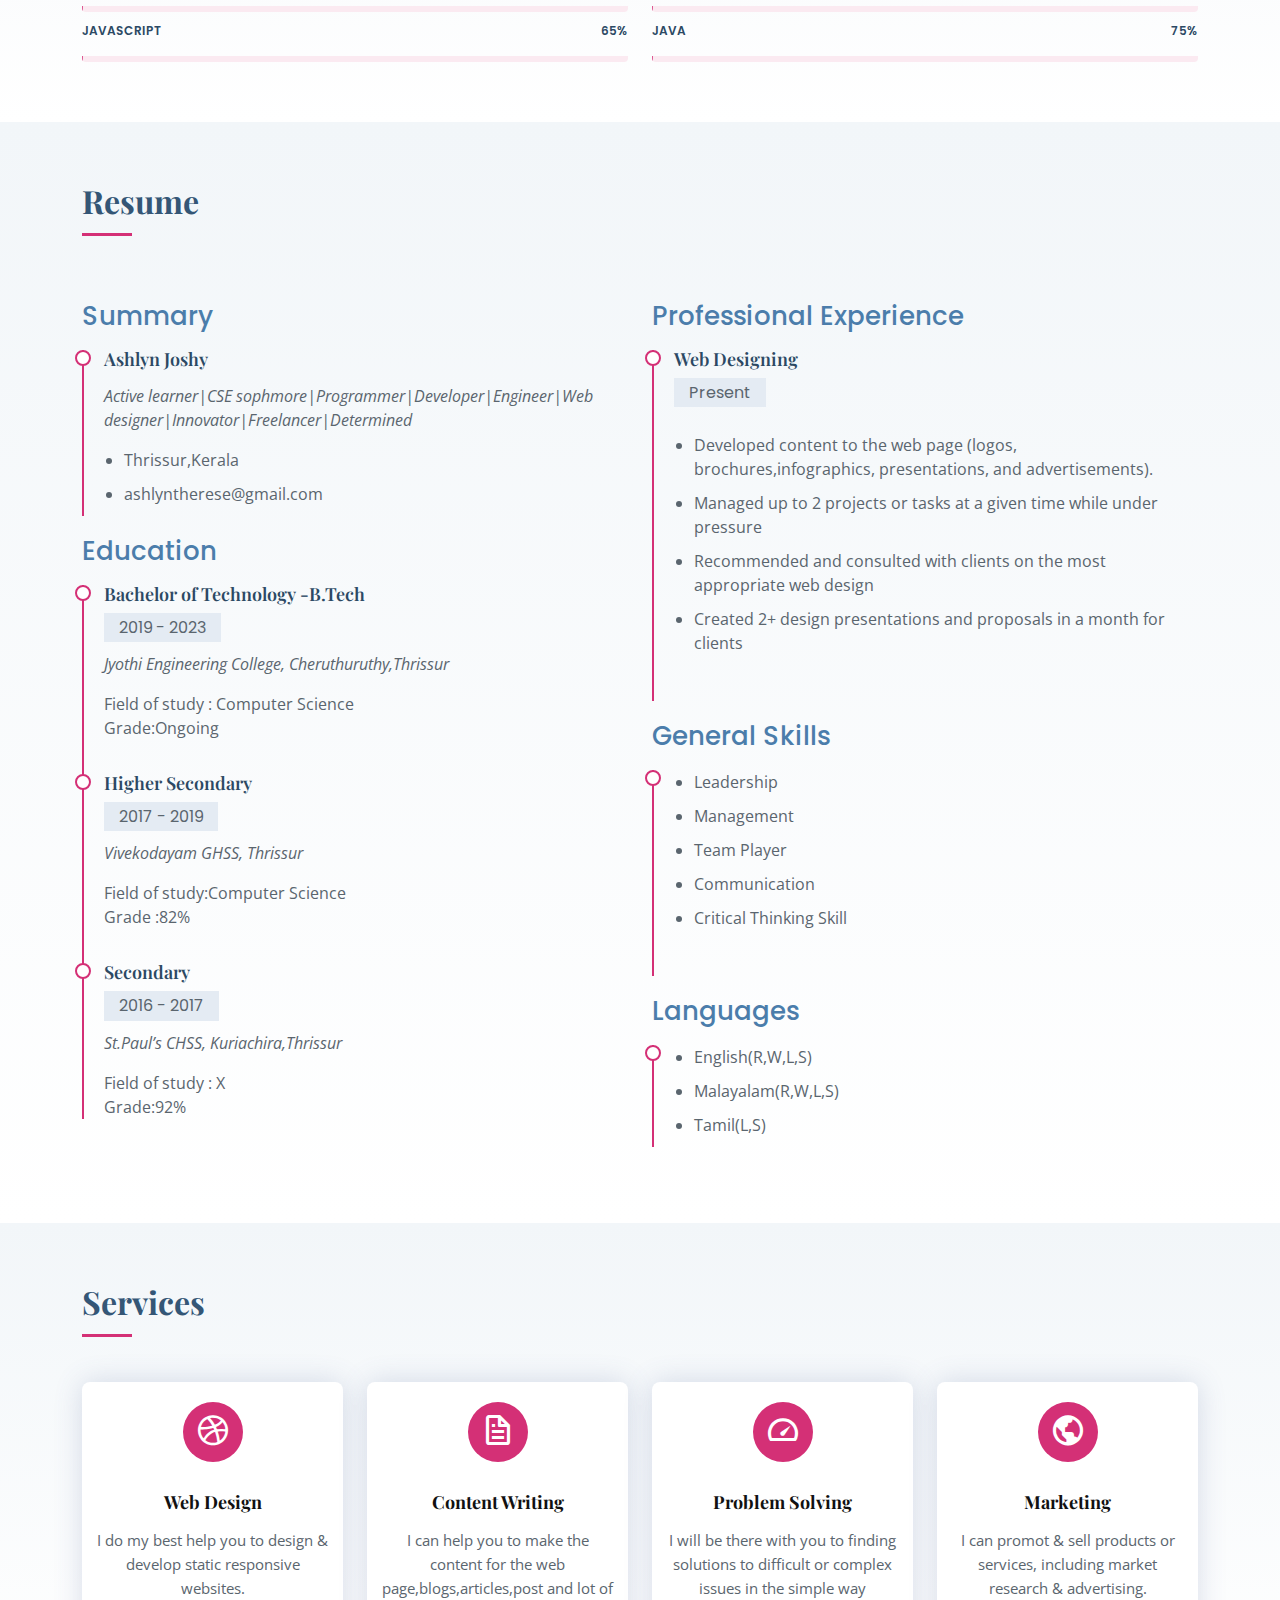
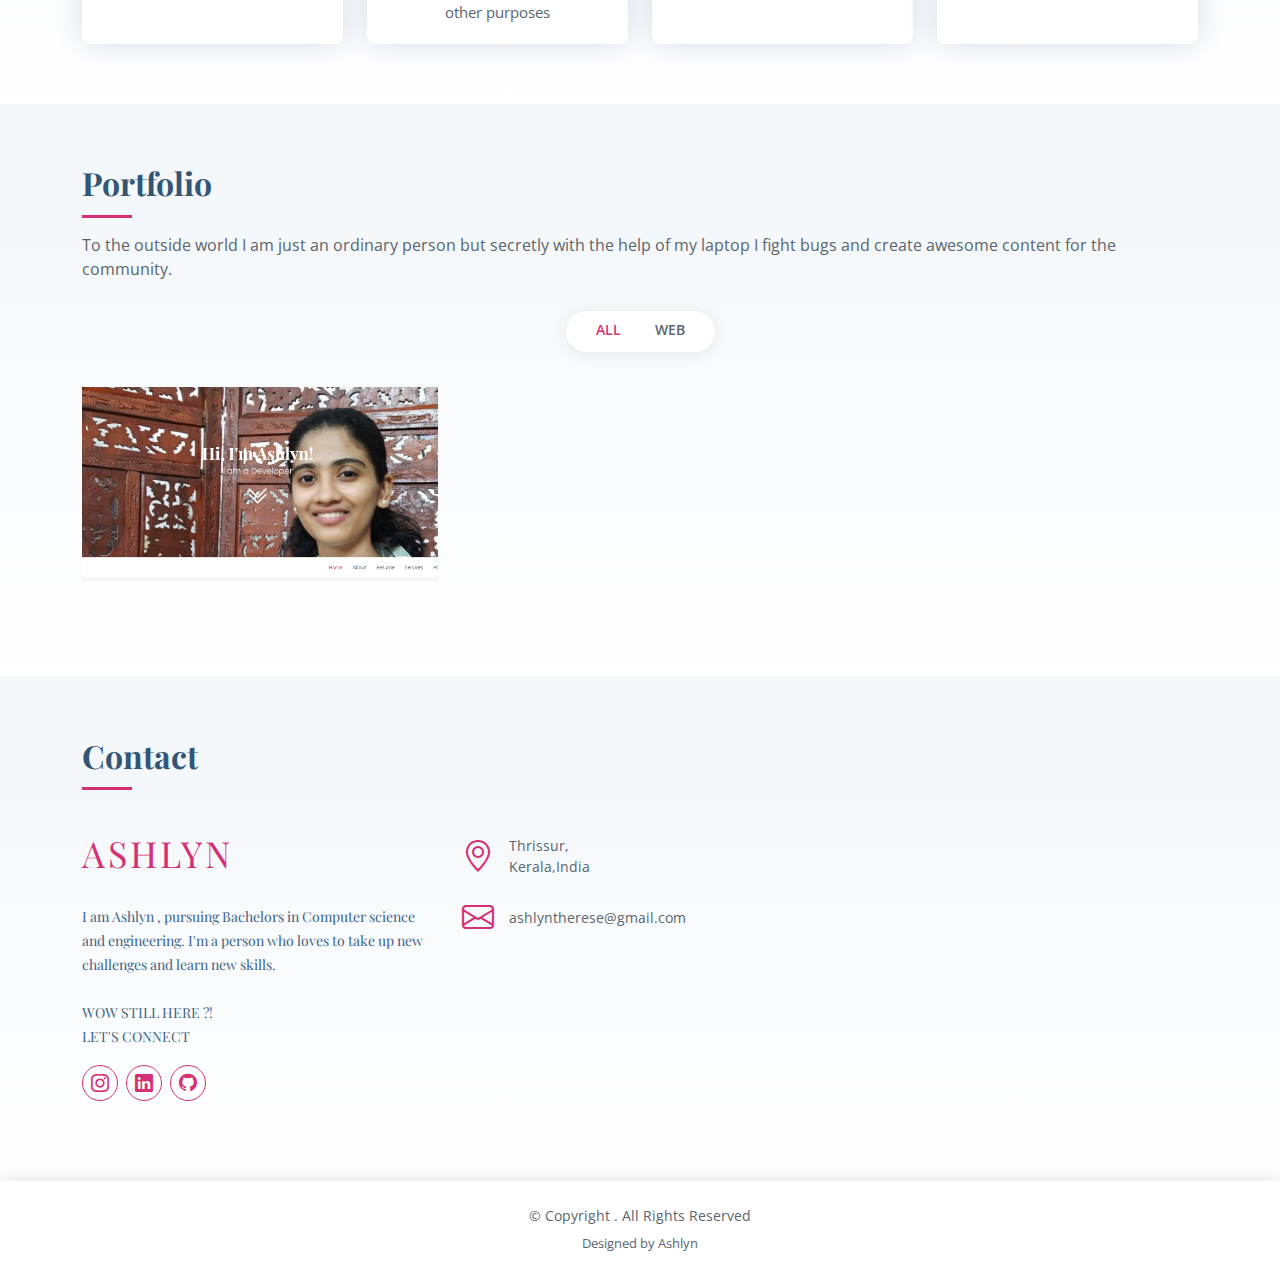
==== commit 77a5d694: "Update index.html" ====
--- a/index.html
+++ b/index.html
@@ -416,7 +416,7 @@
             -->   
             </div>
           </div>
-
+        <!--  
           <div class="col-lg-5 col-md-8">
             <form action="forms/contact.php" method="post" role="form" class="php-email-form">
               <div class="form-group">
@@ -439,7 +439,7 @@
               <div class="text-center"><button type="submit">Send Message</button></div>
             </form>
           </div>
-
+        -->
         </div>
 
       </div>
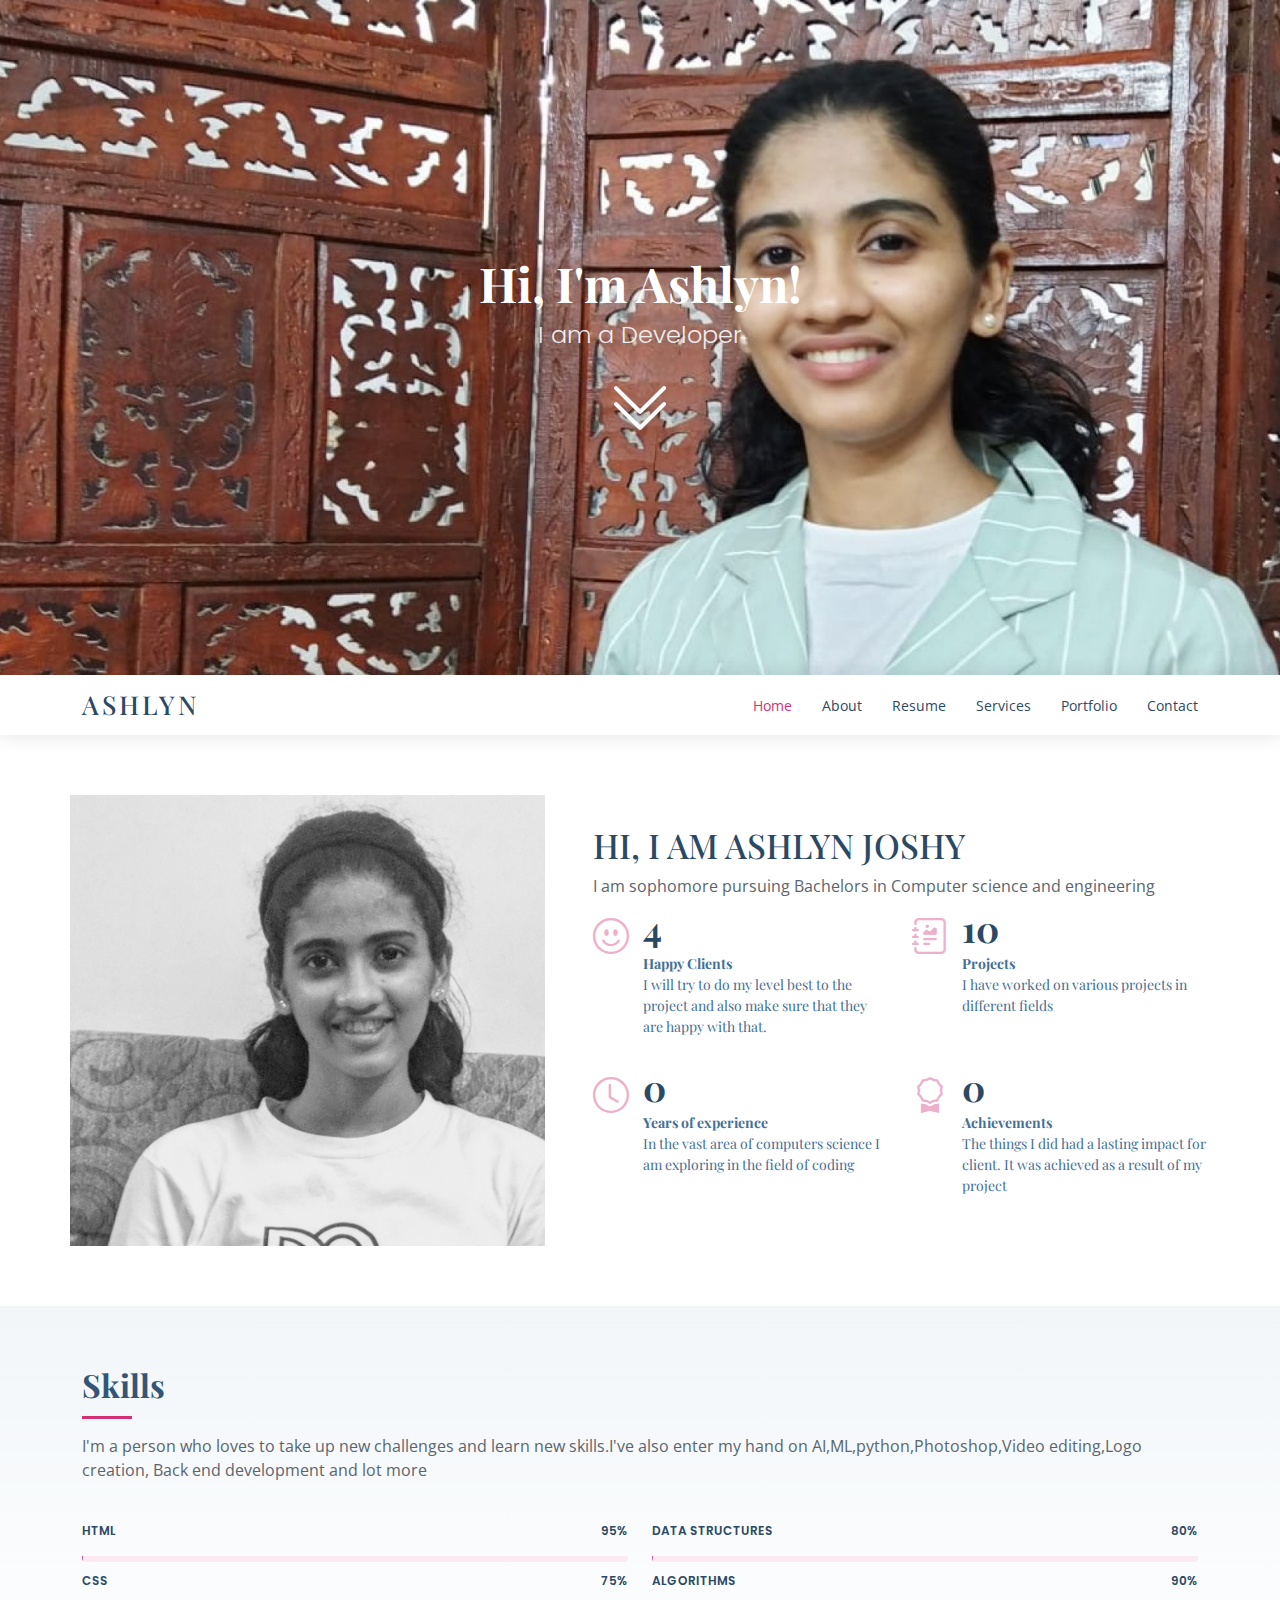
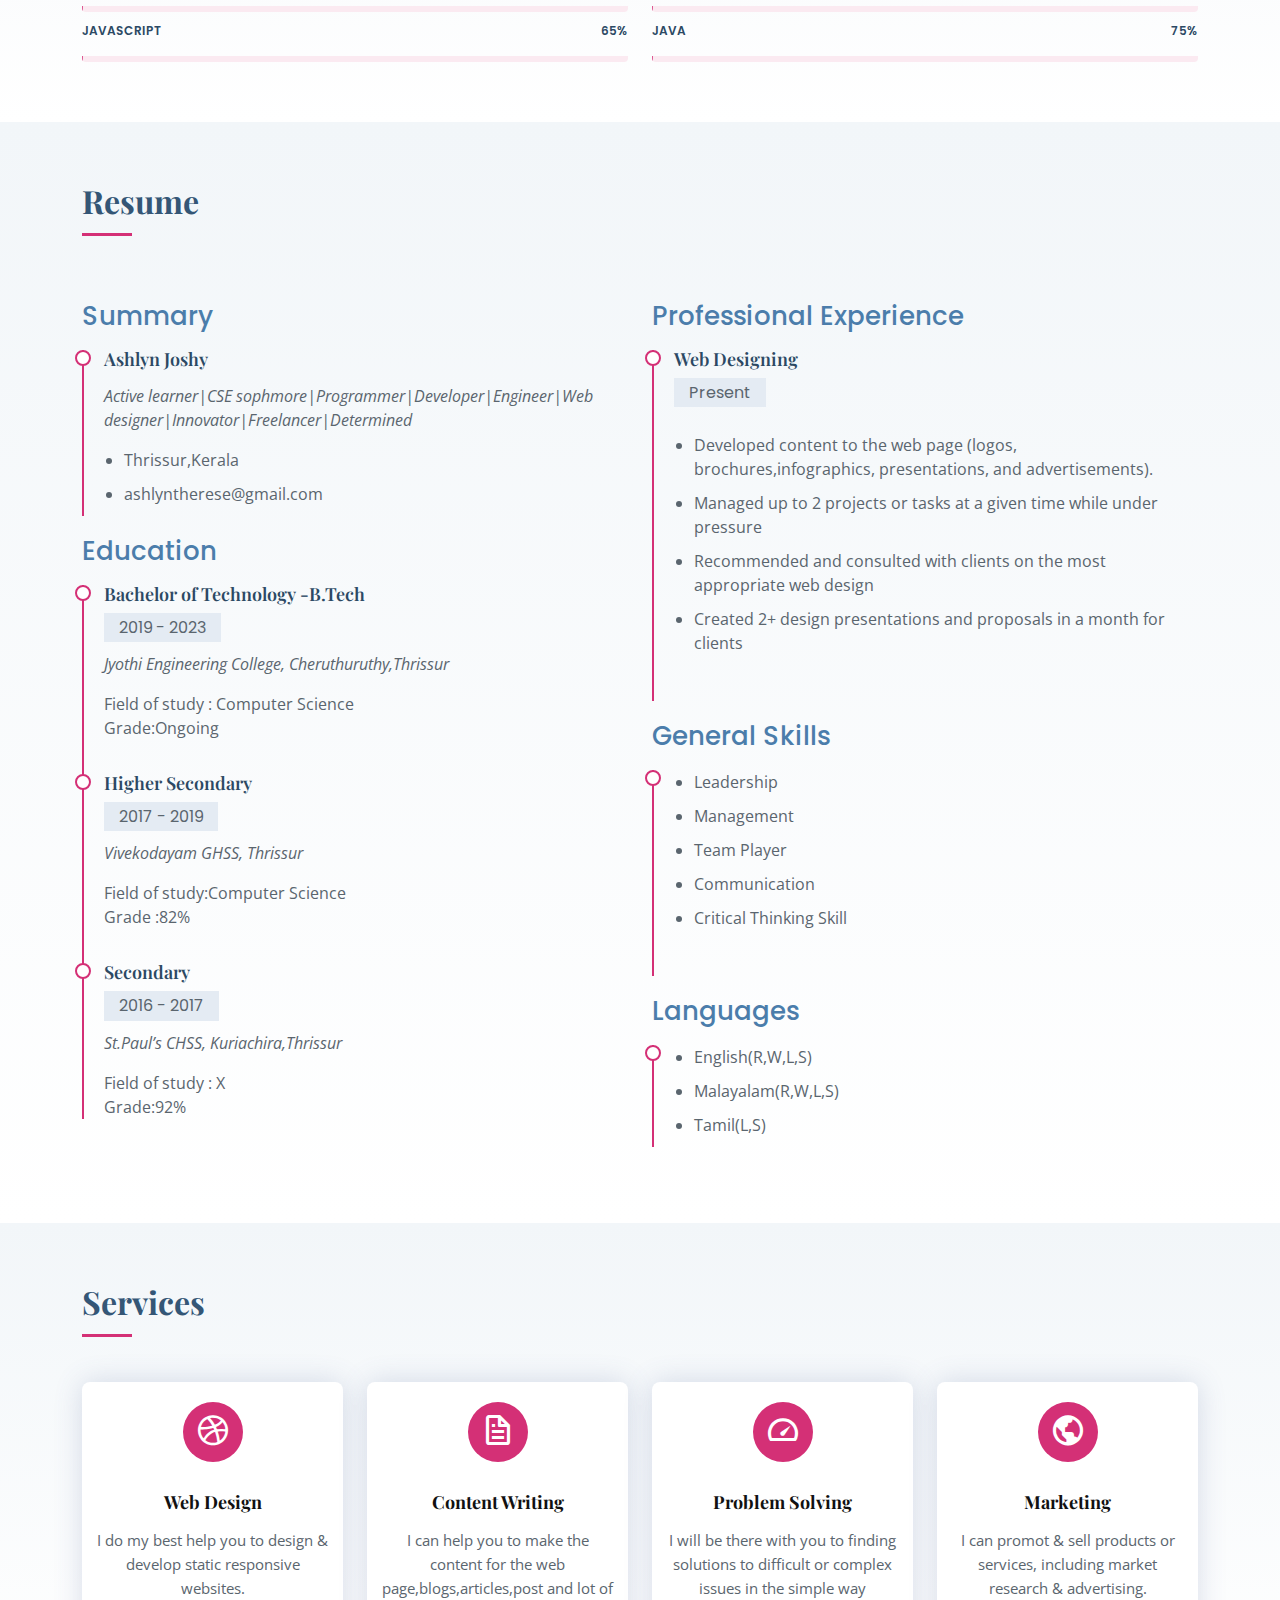
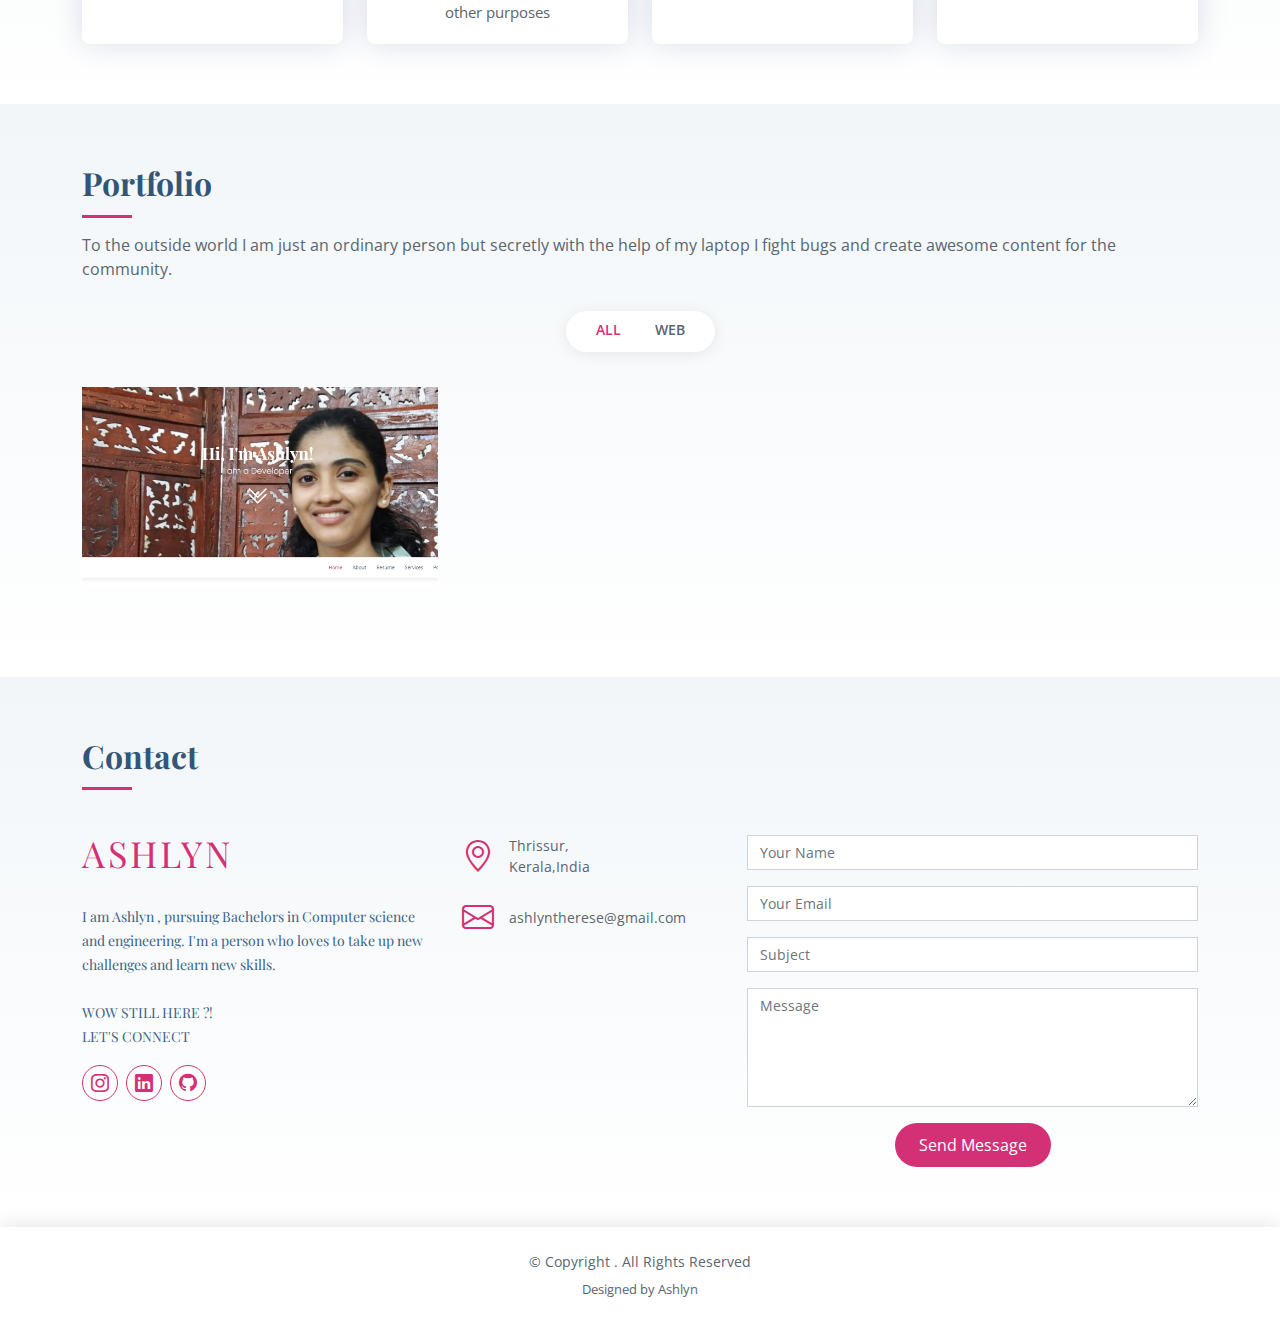
==== commit 8464d144: "Update index.html" ====
--- a/index.html
+++ b/index.html
@@ -416,7 +416,7 @@
             -->   
             </div>
           </div>
-        <!--  
+        
           <div class="col-lg-5 col-md-8">
             <form action="forms/contact.php" method="post" role="form" class="php-email-form">
               <div class="form-group">
@@ -439,7 +439,7 @@
               <div class="text-center"><button type="submit">Send Message</button></div>
             </form>
           </div>
-        -->
+        
         </div>
 
       </div>
